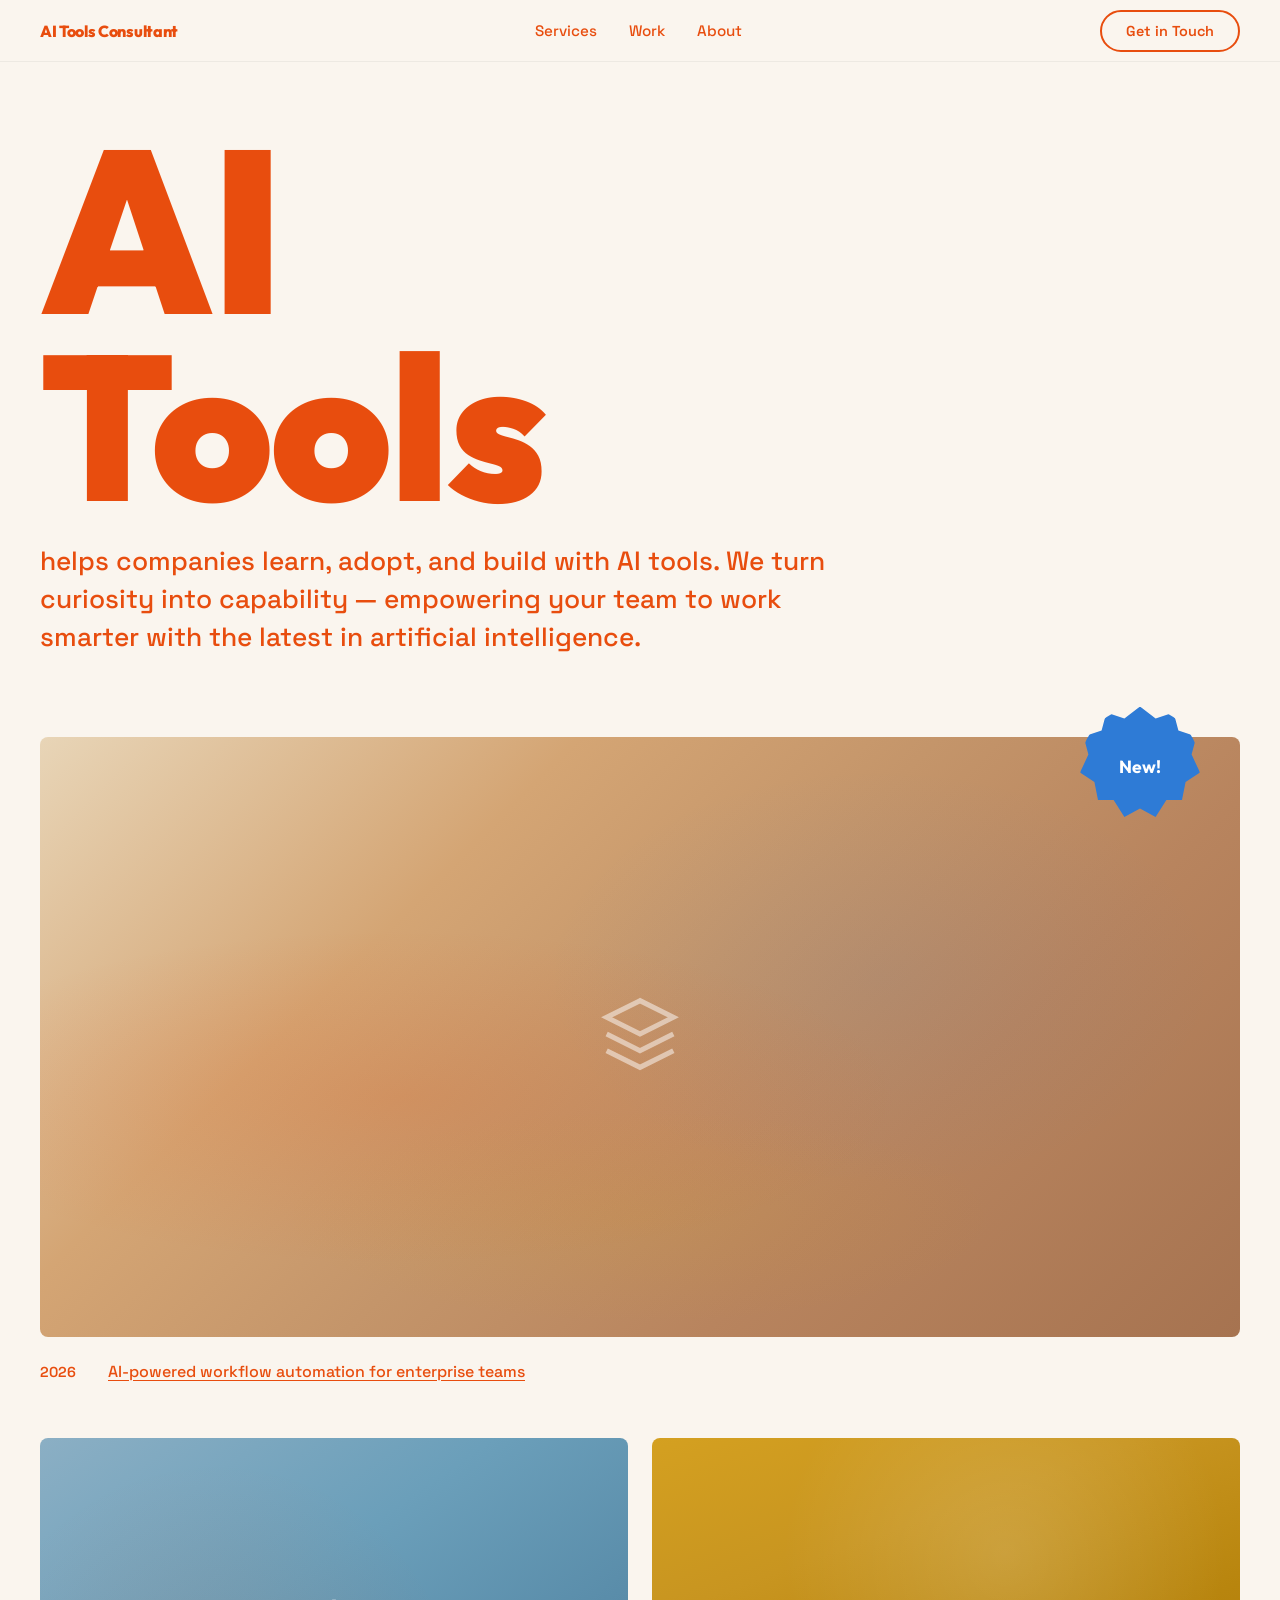
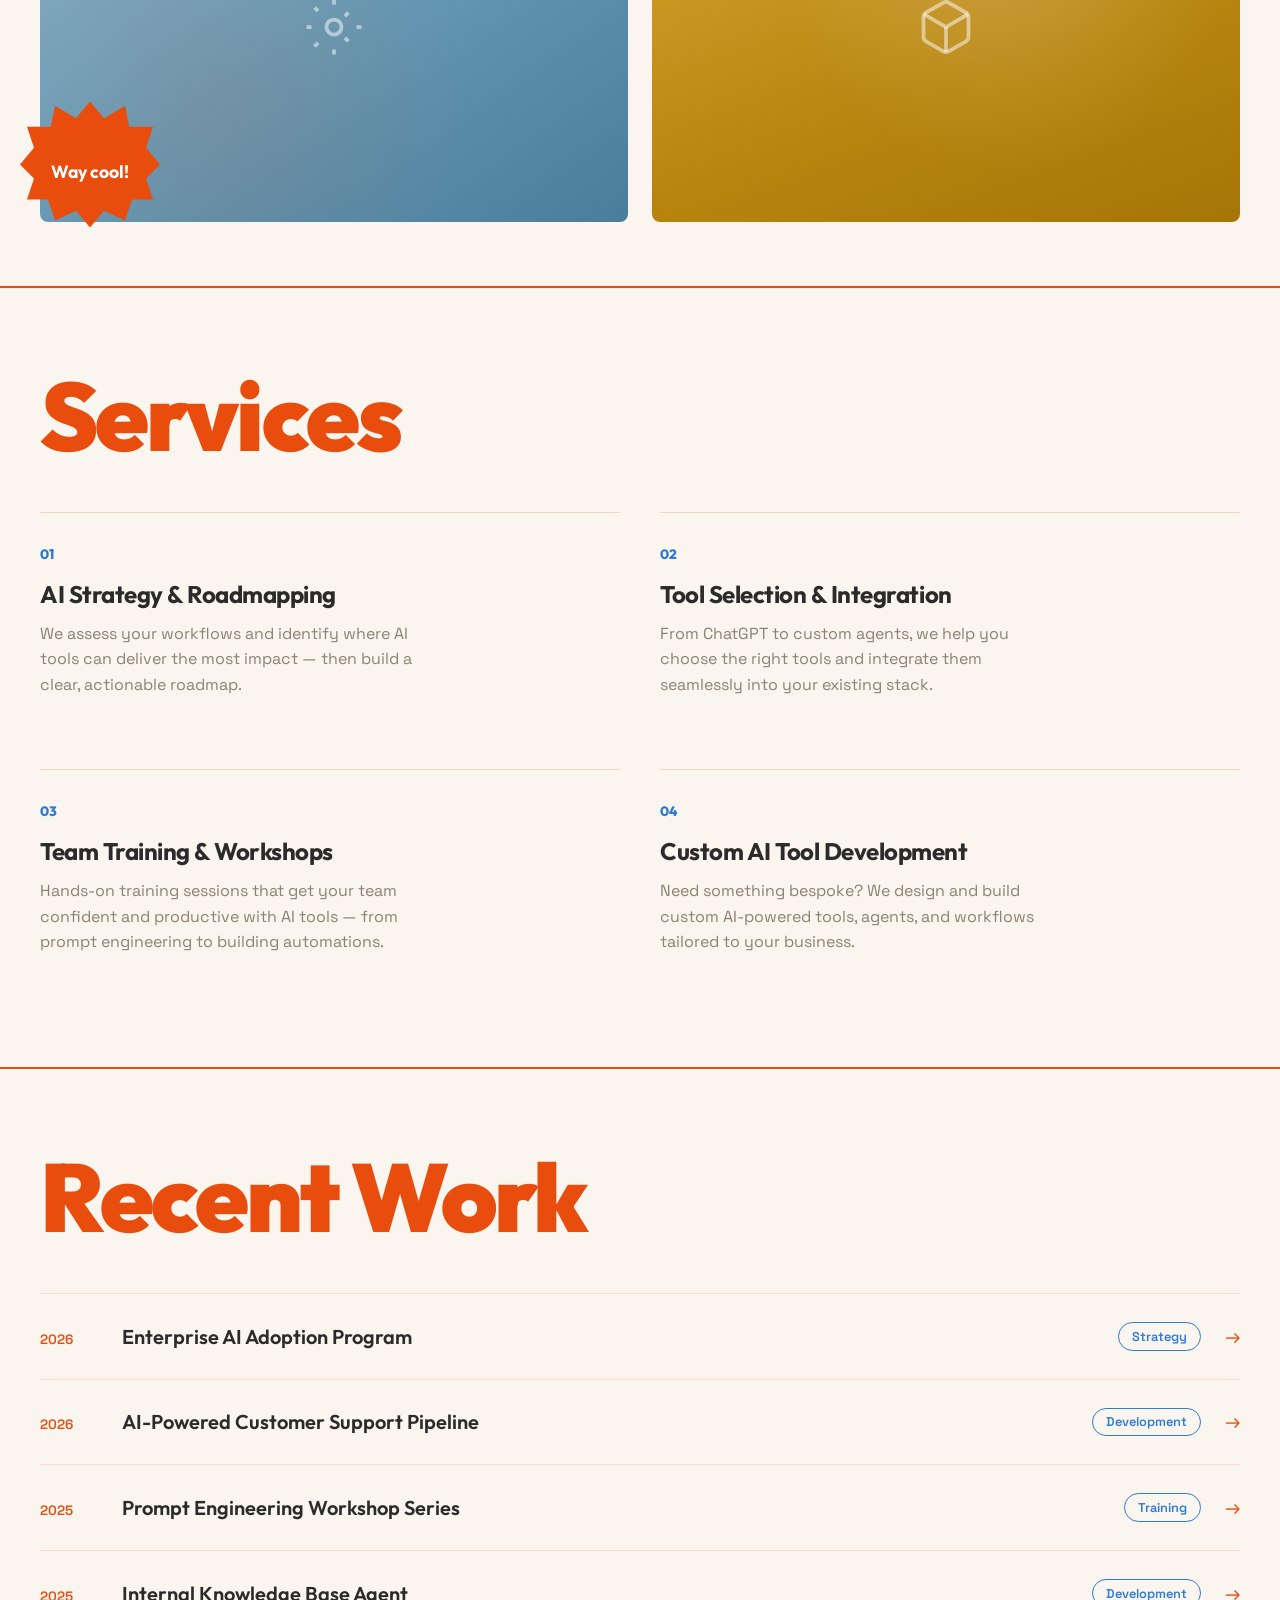
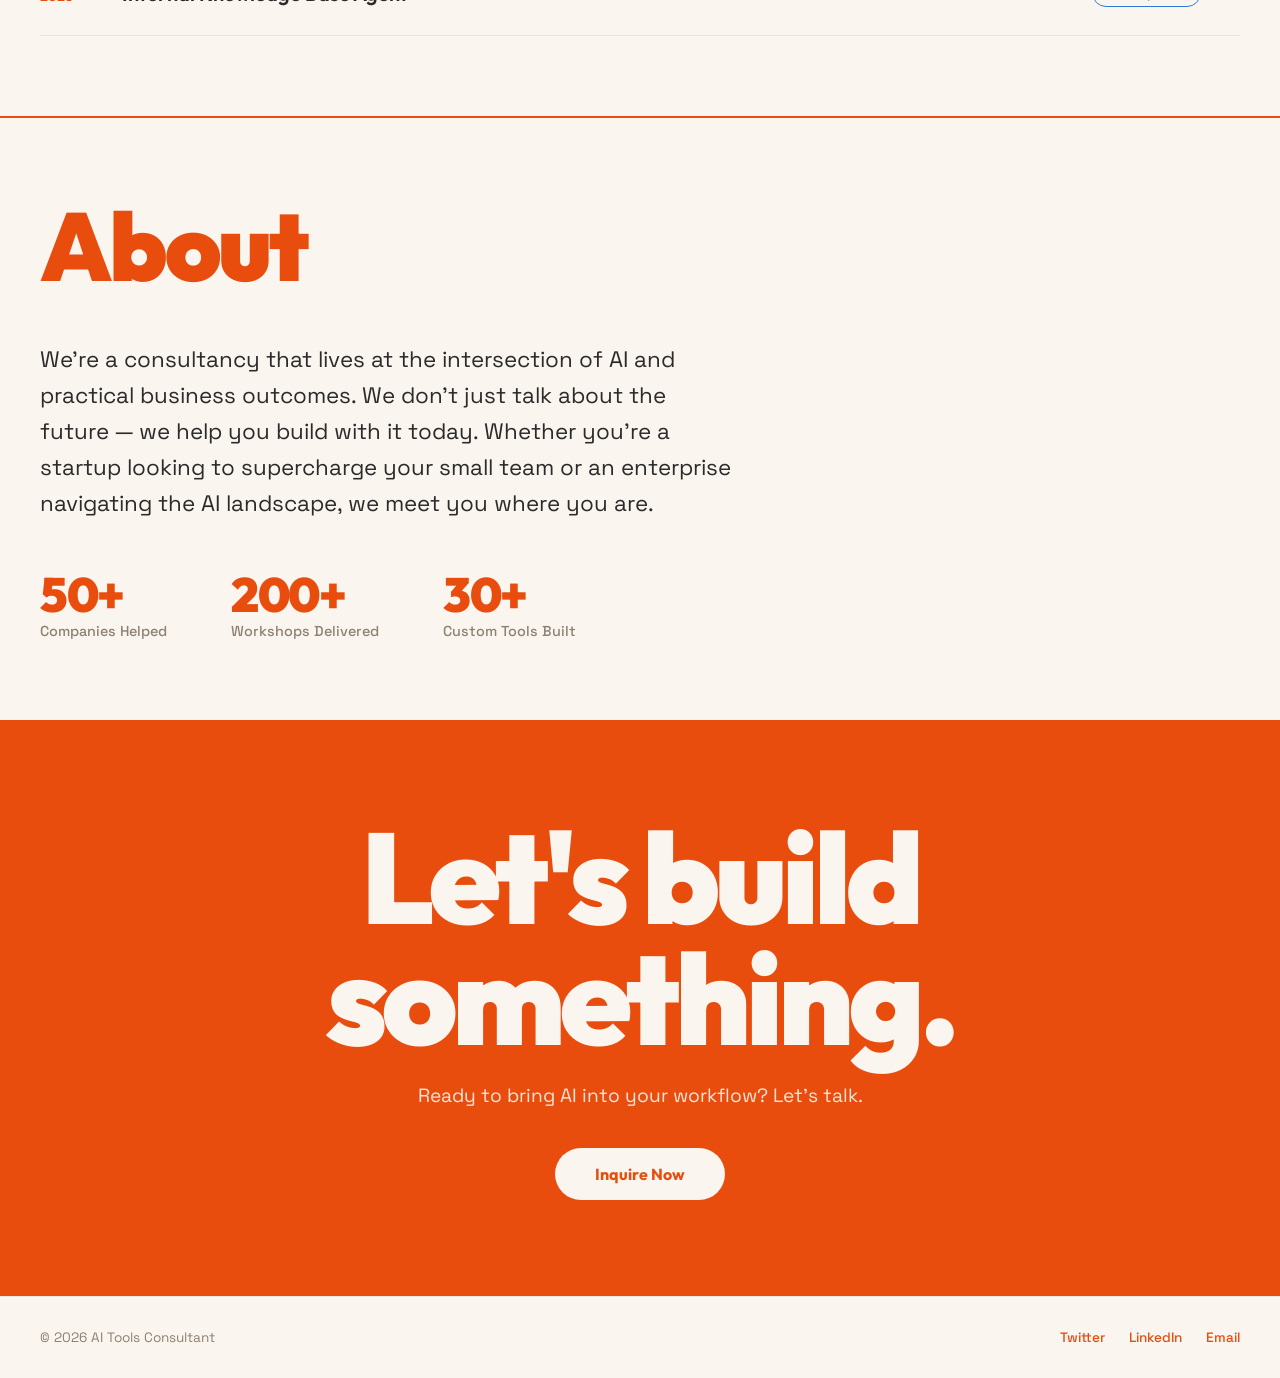
==== index.html @ a5936403 "Add landing page for AI tools consultant Retro-bold design inspired by Condesa with hero, services, " ====
<!DOCTYPE html>
<html lang="en">
<head>
  <meta charset="UTF-8">
  <meta name="viewport" content="width=device-width, initial-scale=1.0">
  <title>AI Tools Consultant</title>
  <link rel="preconnect" href="https://fonts.googleapis.com">
  <link rel="preconnect" href="https://fonts.gstatic.com" crossorigin>
  <link href="https://fonts.googleapis.com/css2?family=Space+Grotesk:wght@400;500;600;700&family=Outfit:wght@400;500;600;700;800;900&display=swap" rel="stylesheet">
  <link rel="stylesheet" href="styles.css">
</head>
<body>

  <!-- Navigation -->
  <nav class="navbar">
    <div class="nav-logo">AI Tools Consultant</div>
    <div class="nav-links">
      <a href="#services">Services</a>
      <a href="#work">Work</a>
      <a href="#about">About</a>
    </div>
    <div class="nav-actions">
      <a href="#contact" class="btn-outline">Get in Touch</a>
    </div>
    <button class="mobile-menu-btn" aria-label="Toggle menu">
      <span></span>
      <span></span>
      <span></span>
    </button>
  </nav>

  <!-- Hero Section -->
  <section class="hero">
    <h1 class="hero-title">
      <span class="title-line">AI</span>
      <span class="title-line">Tools</span>
    </h1>
    <p class="hero-subtitle">
      helps companies learn, adopt, and build with AI tools.
      We turn curiosity into capability — empowering your team
      to work smarter with the latest in artificial intelligence.
    </p>
  </section>

  <!-- Featured Project -->
  <section class="featured">
    <div class="featured-image">
      <div class="image-placeholder hero-img">
        <div class="placeholder-icon">
          <svg width="80" height="80" viewBox="0 0 24 24" fill="none" stroke="currentColor" stroke-width="1.5">
            <path d="M12 2L2 7l10 5 10-5-10-5zM2 17l10 5 10-5M2 12l10 5 10-5"/>
          </svg>
        </div>
      </div>
      <div class="badge badge-blue">
        <span>New!</span>
      </div>
    </div>
    <div class="featured-meta">
      <span class="meta-year">2026</span>
      <a href="#" class="meta-link">AI-powered workflow automation for enterprise teams</a>
    </div>
  </section>

  <!-- Two-Column Projects -->
  <section class="projects-grid">
    <div class="project-card">
      <div class="badge badge-orange badge-flower">
        <span>Way cool!</span>
      </div>
      <div class="image-placeholder project-img-1">
        <div class="placeholder-icon">
          <svg width="60" height="60" viewBox="0 0 24 24" fill="none" stroke="currentColor" stroke-width="1.5">
            <circle cx="12" cy="12" r="3"/>
            <path d="M12 1v2M12 21v2M4.22 4.22l1.42 1.42M16.36 16.36l1.42 1.42M1 12h2M21 12h2M4.22 19.78l1.42-1.42M16.36 7.64l1.42-1.42"/>
          </svg>
        </div>
      </div>
    </div>
    <div class="project-card">
      <div class="image-placeholder project-img-2">
        <div class="placeholder-icon">
          <svg width="60" height="60" viewBox="0 0 24 24" fill="none" stroke="currentColor" stroke-width="1.5">
            <path d="M21 16V8a2 2 0 0 0-1-1.73l-7-4a2 2 0 0 0-2 0l-7 4A2 2 0 0 0 3 8v8a2 2 0 0 0 1 1.73l7 4a2 2 0 0 0 2 0l7-4A2 2 0 0 0 21 16z"/>
            <polyline points="3.27 6.96 12 12.01 20.73 6.96"/>
            <line x1="12" y1="22.08" x2="12" y2="12"/>
          </svg>
        </div>
      </div>
    </div>
  </section>

  <!-- Services Section -->
  <section class="services" id="services">
    <h2 class="section-title">Services</h2>
    <div class="services-grid">
      <div class="service-card">
        <div class="service-number">01</div>
        <h3>AI Strategy &amp; Roadmapping</h3>
        <p>We assess your workflows and identify where AI tools can deliver the most impact — then build a clear, actionable roadmap.</p>
      </div>
      <div class="service-card">
        <div class="service-number">02</div>
        <h3>Tool Selection &amp; Integration</h3>
        <p>From ChatGPT to custom agents, we help you choose the right tools and integrate them seamlessly into your existing stack.</p>
      </div>
      <div class="service-card">
        <div class="service-number">03</div>
        <h3>Team Training &amp; Workshops</h3>
        <p>Hands-on training sessions that get your team confident and productive with AI tools — from prompt engineering to building automations.</p>
      </div>
      <div class="service-card">
        <div class="service-number">04</div>
        <h3>Custom AI Tool Development</h3>
        <p>Need something bespoke? We design and build custom AI-powered tools, agents, and workflows tailored to your business.</p>
      </div>
    </div>
  </section>

  <!-- Work / Case Studies -->
  <section class="work" id="work">
    <h2 class="section-title">Recent Work</h2>
    <div class="work-list">
      <a href="#" class="work-item">
        <div class="work-item-left">
          <span class="work-year">2026</span>
          <span class="work-name">Enterprise AI Adoption Program</span>
        </div>
        <div class="work-item-right">
          <span class="work-tag">Strategy</span>
          <span class="work-arrow">&rarr;</span>
        </div>
      </a>
      <a href="#" class="work-item">
        <div class="work-item-left">
          <span class="work-year">2026</span>
          <span class="work-name">AI-Powered Customer Support Pipeline</span>
        </div>
        <div class="work-item-right">
          <span class="work-tag">Development</span>
          <span class="work-arrow">&rarr;</span>
        </div>
      </a>
      <a href="#" class="work-item">
        <div class="work-item-left">
          <span class="work-year">2025</span>
          <span class="work-name">Prompt Engineering Workshop Series</span>
        </div>
        <div class="work-item-right">
          <span class="work-tag">Training</span>
          <span class="work-arrow">&rarr;</span>
        </div>
      </a>
      <a href="#" class="work-item">
        <div class="work-item-left">
          <span class="work-year">2025</span>
          <span class="work-name">Internal Knowledge Base Agent</span>
        </div>
        <div class="work-item-right">
          <span class="work-tag">Development</span>
          <span class="work-arrow">&rarr;</span>
        </div>
      </a>
    </div>
  </section>

  <!-- About Section -->
  <section class="about" id="about">
    <div class="about-content">
      <h2 class="section-title">About</h2>
      <p class="about-text">
        We're a consultancy that lives at the intersection of AI and practical business outcomes.
        We don't just talk about the future — we help you build with it today. Whether you're a
        startup looking to supercharge your small team or an enterprise navigating the AI landscape,
        we meet you where you are.
      </p>
      <div class="about-stats">
        <div class="stat">
          <span class="stat-number">50+</span>
          <span class="stat-label">Companies Helped</span>
        </div>
        <div class="stat">
          <span class="stat-number">200+</span>
          <span class="stat-label">Workshops Delivered</span>
        </div>
        <div class="stat">
          <span class="stat-number">30+</span>
          <span class="stat-label">Custom Tools Built</span>
        </div>
      </div>
    </div>
  </section>

  <!-- Contact / CTA -->
  <section class="contact" id="contact">
    <h2 class="contact-title">Let's build<br>something.</h2>
    <p class="contact-subtitle">Ready to bring AI into your workflow? Let's talk.</p>
    <a href="mailto:hello@aitoolsconsultant.com" class="btn-primary">Inquire Now</a>
  </section>

  <!-- Footer -->
  <footer class="footer">
    <div class="footer-left">
      <span>&copy; 2026 AI Tools Consultant</span>
    </div>
    <div class="footer-right">
      <a href="#">Twitter</a>
      <a href="#">LinkedIn</a>
      <a href="#">Email</a>
    </div>
  </footer>

  <script src="script.js"></script>
</body>
</html>
---- styles.css ----
/* ============================================
   AI Tools Consultant — Landing Page Styles
   Inspired by Condesa's bold retro aesthetic
   ============================================ */

:root {
  --cream: #FAF5EE;
  --orange: #E84D0E;
  --orange-dark: #C93D06;
  --blue: #2E7BD6;
  --blue-dark: #1E5AA0;
  --charcoal: #2B2B2B;
  --warm-gray: #8C8172;
  --mustard: #D4A020;
  --font-display: 'Outfit', sans-serif;
  --font-body: 'Space Grotesk', sans-serif;
}

* {
  margin: 0;
  padding: 0;
  box-sizing: border-box;
}

html {
  scroll-behavior: smooth;
}

body {
  font-family: var(--font-body);
  background-color: var(--cream);
  color: var(--charcoal);
  overflow-x: hidden;
}

a {
  text-decoration: none;
  color: inherit;
}

/* ---- Navigation ---- */
.navbar {
  display: flex;
  align-items: center;
  justify-content: space-between;
  padding: 1.25rem 2.5rem;
  position: sticky;
  top: 0;
  background: var(--cream);
  z-index: 100;
  border-bottom: 1px solid rgba(0,0,0,0.05);
}

.nav-logo {
  font-family: var(--font-display);
  font-weight: 800;
  font-size: 1rem;
  color: var(--orange);
  letter-spacing: -0.02em;
}

.nav-links {
  display: flex;
  gap: 2rem;
}

.nav-links a {
  font-size: 0.95rem;
  font-weight: 500;
  color: var(--orange);
  transition: opacity 0.2s;
}

.nav-links a:hover {
  opacity: 0.7;
}

.btn-outline {
  font-size: 0.9rem;
  font-weight: 600;
  padding: 0.6rem 1.5rem;
  border: 2px solid var(--orange);
  border-radius: 50px;
  color: var(--orange);
  transition: all 0.2s;
}

.btn-outline:hover {
  background: var(--orange);
  color: var(--cream);
}

.mobile-menu-btn {
  display: none;
  flex-direction: column;
  gap: 5px;
  background: none;
  border: none;
  cursor: pointer;
}

.mobile-menu-btn span {
  display: block;
  width: 24px;
  height: 2px;
  background: var(--orange);
  border-radius: 2px;
}

/* ---- Hero ---- */
.hero {
  padding: 4rem 2.5rem 2rem;
}

.hero-title {
  font-family: var(--font-display);
  font-weight: 900;
  line-height: 0.9;
  letter-spacing: -0.04em;
  color: var(--orange);
  margin-bottom: 1.5rem;
}

.title-line {
  display: block;
}

.hero-title .title-line:first-child {
  font-size: clamp(6rem, 18vw, 16rem);
}

.hero-title .title-line:last-child {
  font-size: clamp(5rem, 16vw, 14rem);
}

.hero-subtitle {
  font-size: clamp(1.1rem, 2.5vw, 1.65rem);
  line-height: 1.45;
  color: var(--orange);
  max-width: 800px;
  font-weight: 500;
}

/* ---- Featured ---- */
.featured {
  padding: 3rem 2.5rem 1rem;
  position: relative;
}

.featured-image {
  position: relative;
  border-radius: 8px;
  overflow: visible;
}

.image-placeholder {
  border-radius: 8px;
  display: flex;
  align-items: center;
  justify-content: center;
  position: relative;
  overflow: hidden;
}

.hero-img {
  width: 100%;
  height: clamp(300px, 50vw, 600px);
  background: linear-gradient(135deg, #E8D5B7 0%, #D4A574 30%, #C4956A 50%, #B8845E 70%, #A67350 100%);
}

.hero-img::before {
  content: '';
  position: absolute;
  inset: 0;
  background:
    radial-gradient(ellipse 60% 40% at 30% 60%, rgba(232, 77, 14, 0.15) 0%, transparent 70%),
    radial-gradient(ellipse 40% 50% at 70% 40%, rgba(46, 123, 214, 0.08) 0%, transparent 70%),
    radial-gradient(ellipse 50% 30% at 50% 80%, rgba(212, 160, 32, 0.12) 0%, transparent 60%);
}

.placeholder-icon {
  color: rgba(255,255,255,0.5);
  z-index: 1;
}

/* Badges */
.badge {
  position: absolute;
  width: 120px;
  height: 120px;
  display: flex;
  align-items: center;
  justify-content: center;
  z-index: 2;
}

.badge span {
  font-family: var(--font-display);
  font-weight: 700;
  font-size: 1.1rem;
  color: white;
  z-index: 2;
  position: relative;
}

.badge-blue {
  top: -30px;
  right: 40px;
}

.badge-blue::before {
  content: '';
  position: absolute;
  inset: 0;
  background: var(--blue);
  border-radius: 50%;
  clip-path: polygon(
    50% 0%, 63% 10%, 78% 5%, 82% 20%, 97% 25%, 93% 40%,
    100% 55%, 88% 63%, 85% 78%, 72% 78%, 63% 92%, 50% 85%,
    37% 92%, 28% 78%, 15% 78%, 12% 63%, 0% 55%, 7% 40%,
    3% 25%, 18% 20%, 22% 5%, 37% 10%
  );
}

.badge-orange {
  position: relative;
  top: auto;
  right: auto;
}

.badge-flower {
  width: 140px;
  height: 140px;
  position: absolute;
  bottom: -20px;
  left: -20px;
}

.badge-flower::before {
  content: '';
  position: absolute;
  inset: 0;
  background: var(--orange);
  clip-path: polygon(
    50% 0%, 60% 12%, 75% 3%, 78% 18%, 95% 18%, 90% 33%,
    100% 45%, 90% 55%, 95% 70%, 80% 70%, 75% 85%, 60% 78%,
    50% 90%, 40% 78%, 25% 85%, 20% 70%, 5% 70%, 10% 55%,
    0% 45%, 10% 33%, 5% 18%, 22% 18%, 25% 3%, 40% 12%
  );
}

.featured-meta {
  display: flex;
  align-items: baseline;
  gap: 2rem;
  padding: 1.5rem 0;
}

.meta-year {
  font-size: 0.9rem;
  font-weight: 600;
  color: var(--orange);
}

.meta-link {
  font-size: 1rem;
  color: var(--orange);
  text-decoration: underline;
  text-underline-offset: 3px;
  font-weight: 500;
  transition: opacity 0.2s;
}

.meta-link:hover {
  opacity: 0.7;
}

/* ---- Projects Grid ---- */
.projects-grid {
  display: grid;
  grid-template-columns: 1fr 1fr;
  gap: 1.5rem;
  padding: 1rem 2.5rem 4rem;
}

.project-card {
  position: relative;
  border-radius: 8px;
  overflow: visible;
}

.project-img-1 {
  width: 100%;
  height: clamp(250px, 30vw, 400px);
  background: linear-gradient(145deg, #8BAFC4 0%, #6B9FBA 40%, #5A8DAA 70%, #4A7D9A 100%);
}

.project-img-1::before {
  content: '';
  position: absolute;
  inset: 0;
  background: radial-gradient(circle at 30% 70%, rgba(232, 77, 14, 0.1) 0%, transparent 50%);
}

.project-img-2 {
  width: 100%;
  height: clamp(250px, 30vw, 400px);
  background: linear-gradient(160deg, #D4A020 0%, #C89520 30%, #B8850E 60%, #A67508 100%);
}

.project-img-2::before {
  content: '';
  position: absolute;
  inset: 0;
  background: radial-gradient(circle at 60% 30%, rgba(255,255,255,0.15) 0%, transparent 50%);
}

/* ---- Services ---- */
.services {
  padding: 5rem 2.5rem;
  border-top: 2px solid var(--orange);
}

.section-title {
  font-family: var(--font-display);
  font-weight: 900;
  font-size: clamp(3rem, 8vw, 6rem);
  color: var(--orange);
  letter-spacing: -0.03em;
  margin-bottom: 3rem;
  line-height: 1;
}

.services-grid {
  display: grid;
  grid-template-columns: repeat(2, 1fr);
  gap: 2.5rem;
}

.service-card {
  padding: 2rem 0;
  border-top: 1px solid rgba(232, 77, 14, 0.2);
}

.service-number {
  font-family: var(--font-display);
  font-weight: 800;
  font-size: 0.85rem;
  color: var(--blue);
  margin-bottom: 1rem;
}

.service-card h3 {
  font-family: var(--font-display);
  font-weight: 700;
  font-size: 1.5rem;
  color: var(--charcoal);
  margin-bottom: 0.75rem;
  letter-spacing: -0.02em;
}

.service-card p {
  font-size: 1rem;
  line-height: 1.6;
  color: var(--warm-gray);
  max-width: 400px;
}

/* ---- Work ---- */
.work {
  padding: 5rem 2.5rem;
  border-top: 2px solid var(--orange);
}

.work-list {
  display: flex;
  flex-direction: column;
}

.work-item {
  display: flex;
  align-items: center;
  justify-content: space-between;
  padding: 1.75rem 0;
  border-bottom: 1px solid rgba(232, 77, 14, 0.15);
  transition: all 0.2s;
}

.work-item:first-child {
  border-top: 1px solid rgba(232, 77, 14, 0.15);
}

.work-item:hover {
  padding-left: 1rem;
}

.work-item-left {
  display: flex;
  align-items: baseline;
  gap: 2rem;
}

.work-year {
  font-size: 0.85rem;
  font-weight: 600;
  color: var(--orange);
  min-width: 50px;
}

.work-name {
  font-family: var(--font-display);
  font-size: 1.25rem;
  font-weight: 600;
  color: var(--charcoal);
}

.work-item-right {
  display: flex;
  align-items: center;
  gap: 1.5rem;
}

.work-tag {
  font-size: 0.8rem;
  font-weight: 600;
  color: var(--blue);
  padding: 0.3rem 0.8rem;
  border: 1px solid var(--blue);
  border-radius: 50px;
}

.work-arrow {
  font-size: 1.2rem;
  color: var(--orange);
  transition: transform 0.2s;
}

.work-item:hover .work-arrow {
  transform: translateX(4px);
}

/* ---- About ---- */
.about {
  padding: 5rem 2.5rem;
  border-top: 2px solid var(--orange);
}

.about-text {
  font-size: clamp(1.1rem, 2vw, 1.4rem);
  line-height: 1.6;
  color: var(--charcoal);
  max-width: 700px;
  margin-bottom: 3rem;
}

.about-stats {
  display: flex;
  gap: 4rem;
}

.stat {
  display: flex;
  flex-direction: column;
  gap: 0.25rem;
}

.stat-number {
  font-family: var(--font-display);
  font-weight: 900;
  font-size: 3rem;
  color: var(--orange);
  letter-spacing: -0.03em;
  line-height: 1;
}

.stat-label {
  font-size: 0.9rem;
  color: var(--warm-gray);
  font-weight: 500;
}

/* ---- Contact / CTA ---- */
.contact {
  padding: 6rem 2.5rem;
  text-align: center;
  background: var(--orange);
  color: var(--cream);
}

.contact-title {
  font-family: var(--font-display);
  font-weight: 900;
  font-size: clamp(3.5rem, 10vw, 8rem);
  line-height: 0.95;
  letter-spacing: -0.04em;
  margin-bottom: 1.5rem;
}

.contact-subtitle {
  font-size: 1.2rem;
  margin-bottom: 2.5rem;
  opacity: 0.9;
}

.btn-primary {
  display: inline-block;
  font-family: var(--font-display);
  font-size: 1rem;
  font-weight: 700;
  padding: 1rem 2.5rem;
  background: var(--cream);
  color: var(--orange);
  border-radius: 50px;
  transition: all 0.2s;
}

.btn-primary:hover {
  transform: translateY(-2px);
  box-shadow: 0 8px 25px rgba(0,0,0,0.15);
}

/* ---- Footer ---- */
.footer {
  display: flex;
  justify-content: space-between;
  align-items: center;
  padding: 2rem 2.5rem;
  font-size: 0.85rem;
  color: var(--warm-gray);
  border-top: 1px solid rgba(0,0,0,0.05);
}

.footer-right {
  display: flex;
  gap: 1.5rem;
}

.footer-right a {
  color: var(--orange);
  font-weight: 500;
  transition: opacity 0.2s;
}

.footer-right a:hover {
  opacity: 0.7;
}

/* ---- Responsive ---- */
@media (max-width: 768px) {
  .navbar {
    padding: 1rem 1.5rem;
  }

  .nav-links,
  .nav-actions {
    display: none;
  }

  .mobile-menu-btn {
    display: flex;
  }

  .hero {
    padding: 3rem 1.5rem 1.5rem;
  }

  .featured {
    padding: 2rem 1.5rem 1rem;
  }

  .projects-grid {
    grid-template-columns: 1fr;
    padding: 1rem 1.5rem 3rem;
  }

  .services,
  .work,
  .about {
    padding: 3rem 1.5rem;
  }

  .services-grid {
    grid-template-columns: 1fr;
    gap: 1.5rem;
  }

  .work-item {
    flex-direction: column;
    align-items: flex-start;
    gap: 0.75rem;
  }

  .about-stats {
    flex-direction: column;
    gap: 2rem;
  }

  .contact {
    padding: 4rem 1.5rem;
  }

  .footer {
    flex-direction: column;
    gap: 1rem;
    text-align: center;
    padding: 1.5rem;
  }

  .badge-blue {
    width: 90px;
    height: 90px;
    top: -20px;
    right: 20px;
  }

  .badge-blue span {
    font-size: 0.9rem;
  }

  .badge-flower {
    width: 110px;
    height: 110px;
  }

  .badge-flower span {
    font-size: 0.9rem;
  }
}
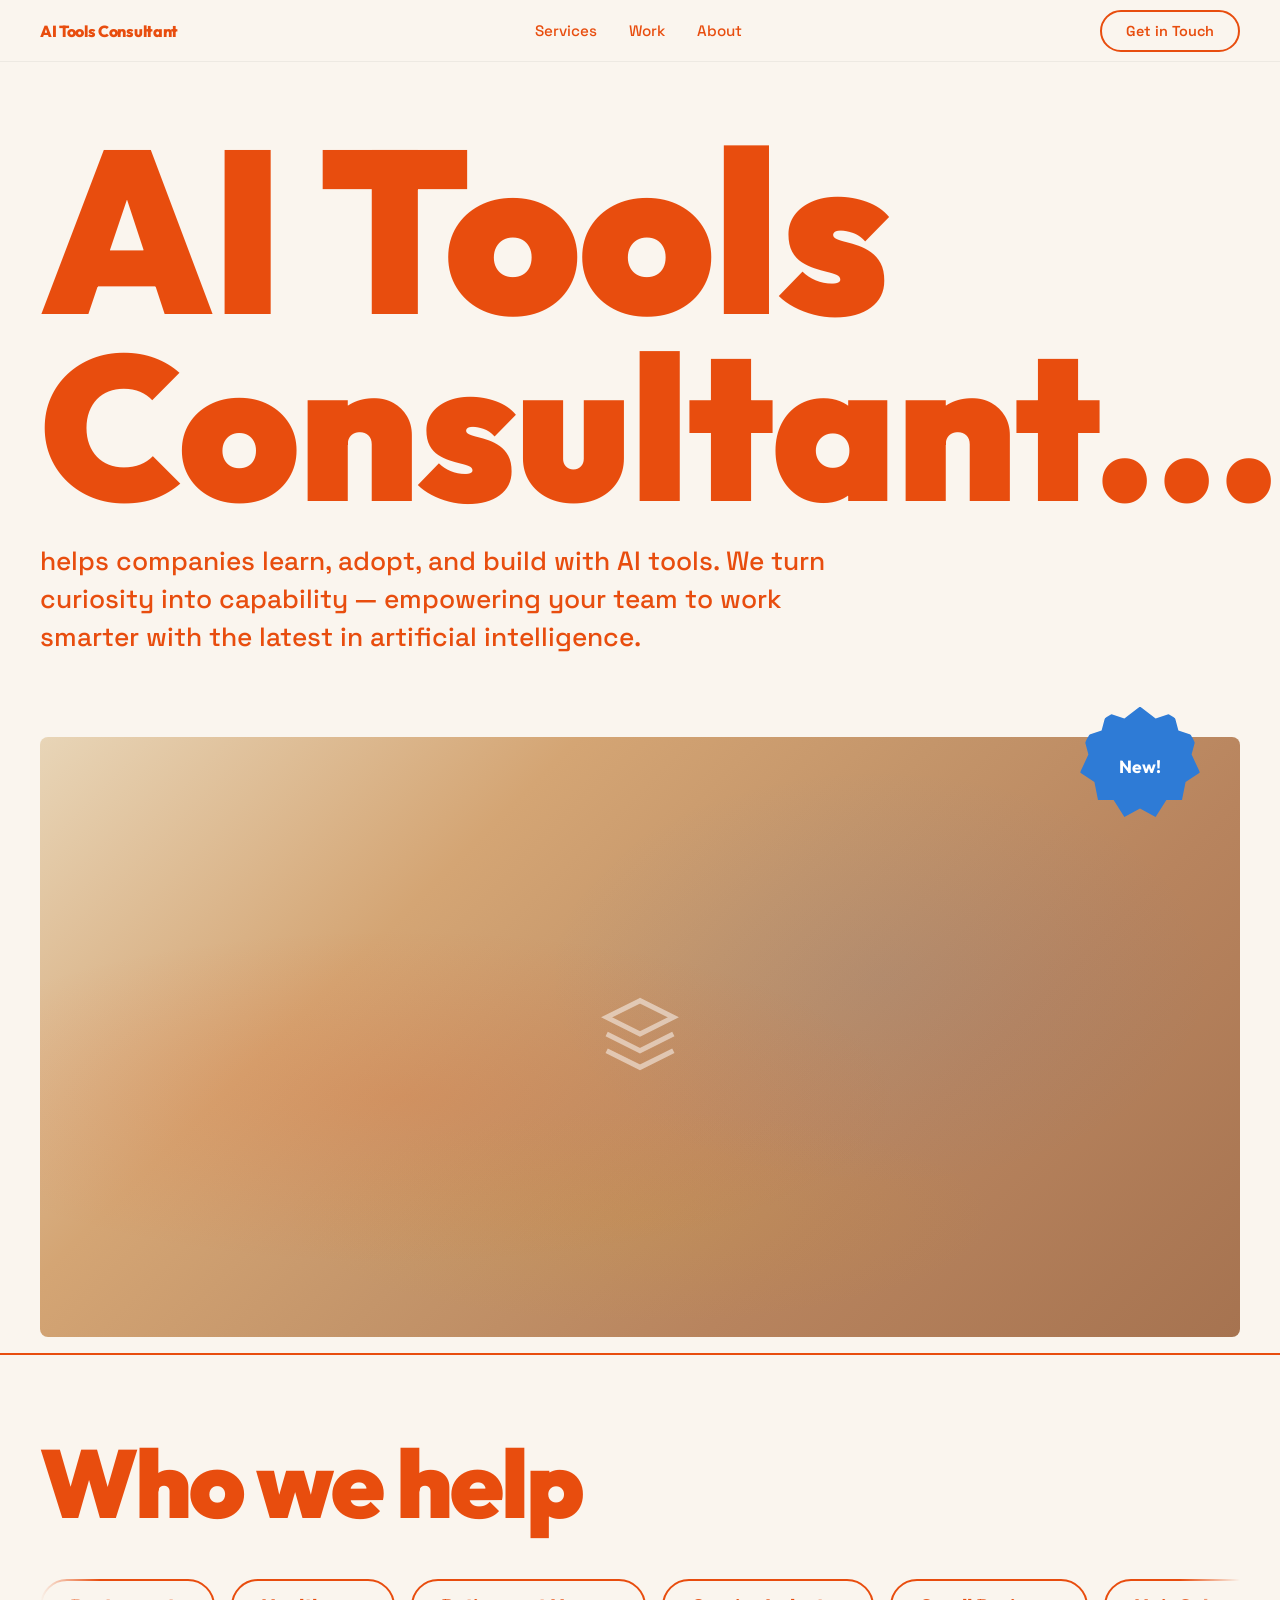
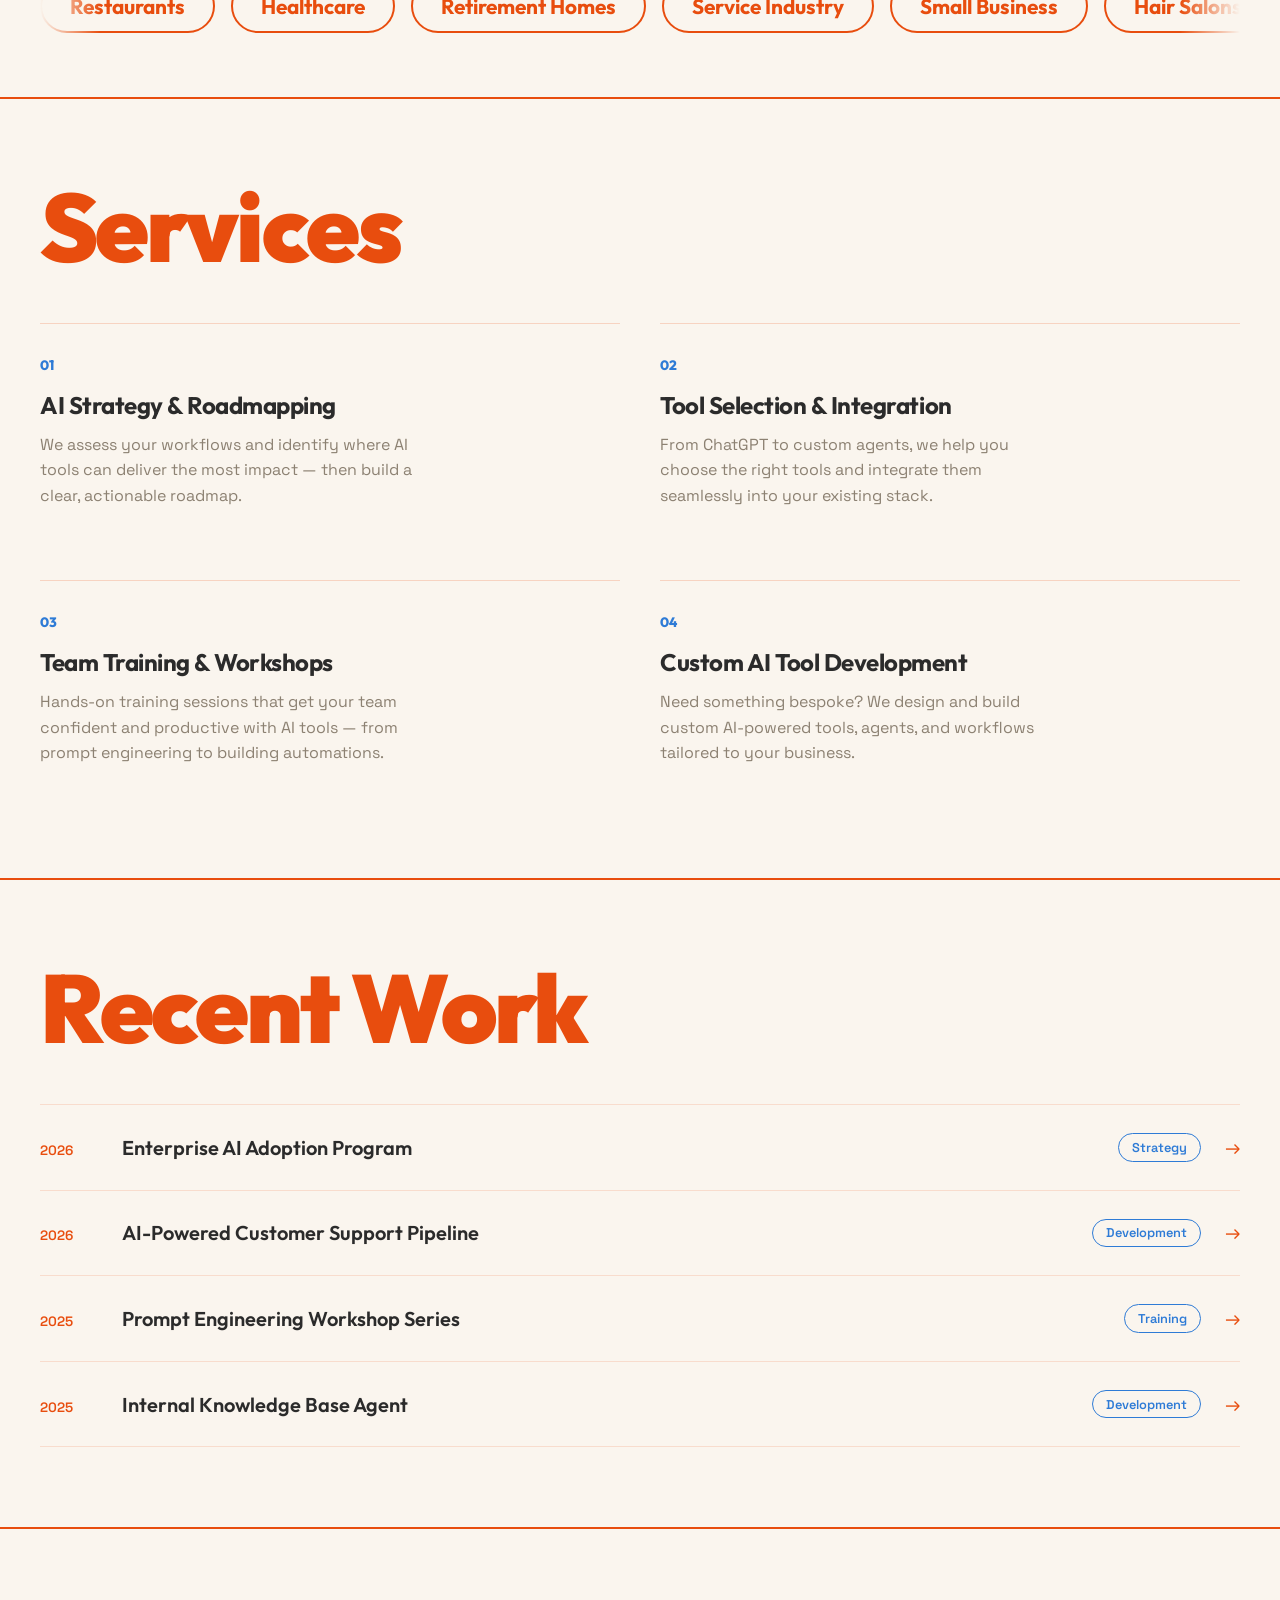
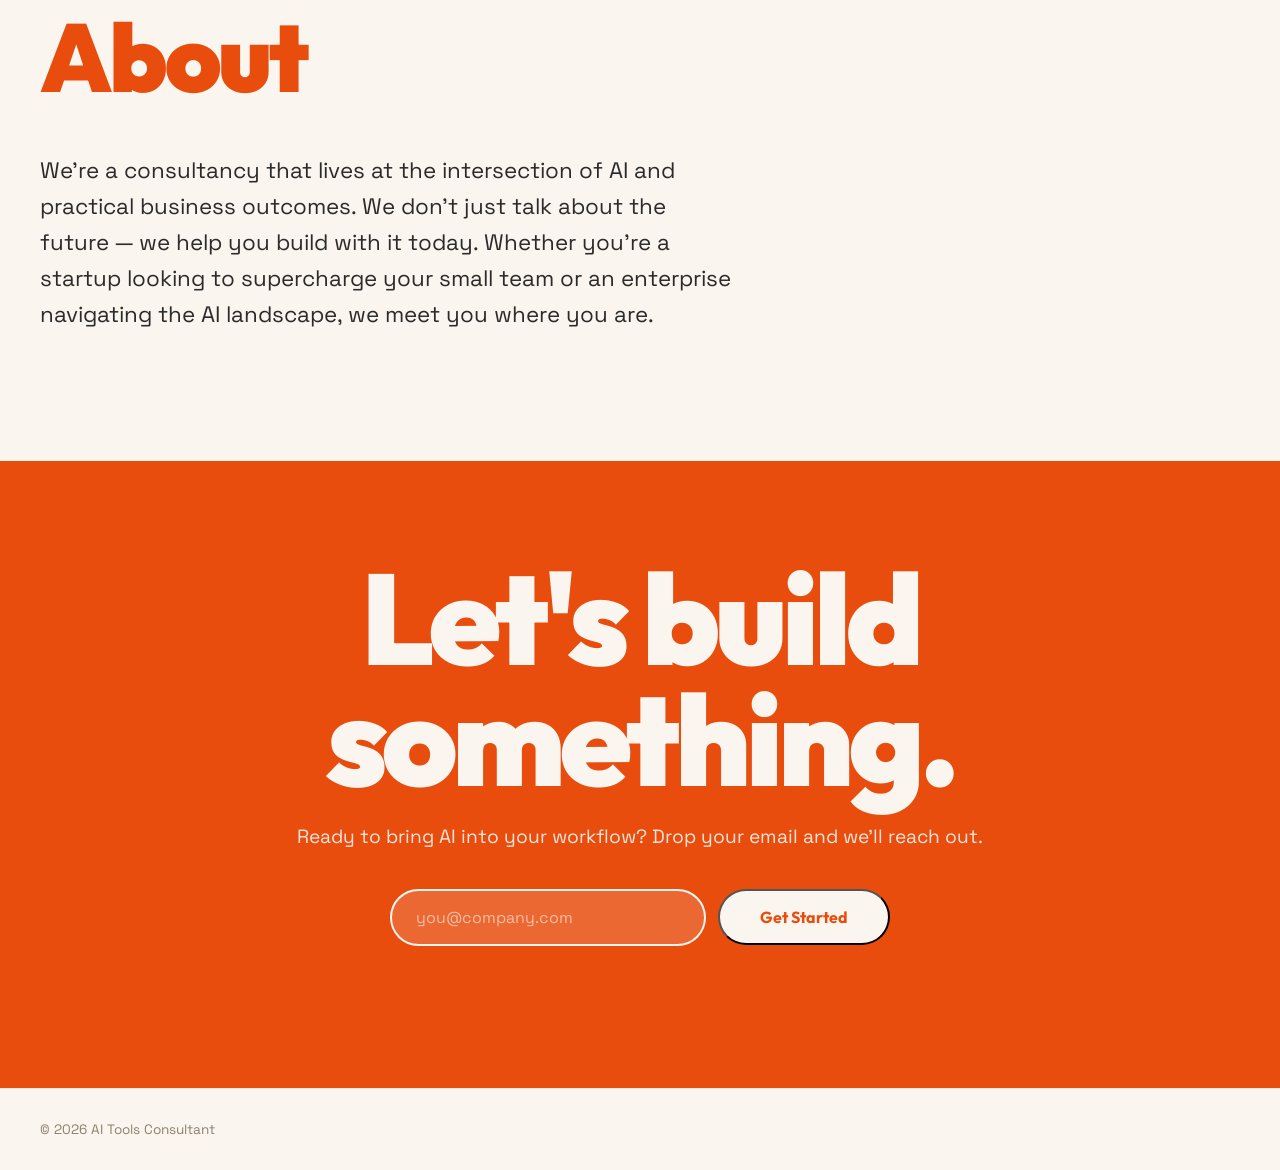
==== commit 198b714c: "Update landing page: new headline, Who We Help section, email form - Change hero headline to "AI Too" ====
--- a/index.html
+++ b/index.html
@@ -32,8 +32,8 @@
   <!-- Hero Section -->
   <section class="hero">
     <h1 class="hero-title">
-      <span class="title-line">AI</span>
-      <span class="title-line">Tools</span>
+      <span class="title-line">AI Tools</span>
+      <span class="title-line">Consultant...</span>
     </h1>
     <p class="hero-subtitle">
       helps companies learn, adopt, and build with AI tools.
@@ -56,36 +56,46 @@
         <span>New!</span>
       </div>
     </div>
-    <div class="featured-meta">
-      <span class="meta-year">2026</span>
-      <a href="#" class="meta-link">AI-powered workflow automation for enterprise teams</a>
-    </div>
-  </section>
-
-  <!-- Two-Column Projects -->
-  <section class="projects-grid">
-    <div class="project-card">
-      <div class="badge badge-orange badge-flower">
-        <span>Way cool!</span>
-      </div>
-      <div class="image-placeholder project-img-1">
-        <div class="placeholder-icon">
-          <svg width="60" height="60" viewBox="0 0 24 24" fill="none" stroke="currentColor" stroke-width="1.5">
-            <circle cx="12" cy="12" r="3"/>
-            <path d="M12 1v2M12 21v2M4.22 4.22l1.42 1.42M16.36 16.36l1.42 1.42M1 12h2M21 12h2M4.22 19.78l1.42-1.42M16.36 7.64l1.42-1.42"/>
-          </svg>
-        </div>
-      </div>
-    </div>
-    <div class="project-card">
-      <div class="image-placeholder project-img-2">
-        <div class="placeholder-icon">
-          <svg width="60" height="60" viewBox="0 0 24 24" fill="none" stroke="currentColor" stroke-width="1.5">
-            <path d="M21 16V8a2 2 0 0 0-1-1.73l-7-4a2 2 0 0 0-2 0l-7 4A2 2 0 0 0 3 8v8a2 2 0 0 0 1 1.73l7 4a2 2 0 0 0 2 0l7-4A2 2 0 0 0 21 16z"/>
-            <polyline points="3.27 6.96 12 12.01 20.73 6.96"/>
-            <line x1="12" y1="22.08" x2="12" y2="12"/>
-          </svg>
-        </div>
+  </section>
+
+  <!-- Who We Help -->
+  <section class="who-we-help">
+    <h2 class="section-title">Who we help</h2>
+    <div class="industries-marquee">
+      <div class="industries-track">
+        <span class="industry-tag">Restaurants</span>
+        <span class="industry-tag">Healthcare</span>
+        <span class="industry-tag">Retirement Homes</span>
+        <span class="industry-tag">Service Industry</span>
+        <span class="industry-tag">Small Business</span>
+        <span class="industry-tag">Hair Salons</span>
+        <span class="industry-tag">Real Estate</span>
+        <span class="industry-tag">Law Firms</span>
+        <span class="industry-tag">Fitness Studios</span>
+        <span class="industry-tag">Auto Shops</span>
+        <span class="industry-tag">Nonprofits</span>
+        <span class="industry-tag">E-Commerce</span>
+        <span class="industry-tag">Education</span>
+        <span class="industry-tag">Dental Offices</span>
+        <span class="industry-tag">Construction</span>
+        <span class="industry-tag">Accounting Firms</span>
+        <!-- Duplicate for seamless loop -->
+        <span class="industry-tag">Restaurants</span>
+        <span class="industry-tag">Healthcare</span>
+        <span class="industry-tag">Retirement Homes</span>
+        <span class="industry-tag">Service Industry</span>
+        <span class="industry-tag">Small Business</span>
+        <span class="industry-tag">Hair Salons</span>
+        <span class="industry-tag">Real Estate</span>
+        <span class="industry-tag">Law Firms</span>
+        <span class="industry-tag">Fitness Studios</span>
+        <span class="industry-tag">Auto Shops</span>
+        <span class="industry-tag">Nonprofits</span>
+        <span class="industry-tag">E-Commerce</span>
+        <span class="industry-tag">Education</span>
+        <span class="industry-tag">Dental Offices</span>
+        <span class="industry-tag">Construction</span>
+        <span class="industry-tag">Accounting Firms</span>
       </div>
     </div>
   </section>
@@ -174,28 +184,18 @@
         startup looking to supercharge your small team or an enterprise navigating the AI landscape,
         we meet you where you are.
       </p>
-      <div class="about-stats">
-        <div class="stat">
-          <span class="stat-number">50+</span>
-          <span class="stat-label">Companies Helped</span>
-        </div>
-        <div class="stat">
-          <span class="stat-number">200+</span>
-          <span class="stat-label">Workshops Delivered</span>
-        </div>
-        <div class="stat">
-          <span class="stat-number">30+</span>
-          <span class="stat-label">Custom Tools Built</span>
-        </div>
-      </div>
     </div>
   </section>
 
   <!-- Contact / CTA -->
   <section class="contact" id="contact">
     <h2 class="contact-title">Let's build<br>something.</h2>
-    <p class="contact-subtitle">Ready to bring AI into your workflow? Let's talk.</p>
-    <a href="mailto:hello@aitoolsconsultant.com" class="btn-primary">Inquire Now</a>
+    <p class="contact-subtitle">Ready to bring AI into your workflow? Drop your email and we'll reach out.</p>
+    <form class="email-form" id="email-form">
+      <input type="email" class="email-input" id="email-input" placeholder="you@company.com" required>
+      <button type="submit" class="btn-primary">Get Started</button>
+    </form>
+    <p class="form-success" id="form-success">Thanks! We'll be in touch soon.</p>
   </section>
 
   <!-- Footer -->
@@ -203,11 +203,6 @@
     <div class="footer-left">
       <span>&copy; 2026 AI Tools Consultant</span>
     </div>
-    <div class="footer-right">
-      <a href="#">Twitter</a>
-      <a href="#">LinkedIn</a>
-      <a href="#">Email</a>
-    </div>
   </footer>
 
   <script src="script.js"></script>
--- a/styles.css
+++ b/styles.css
@@ -275,44 +275,48 @@
   opacity: 0.7;
 }
 
-/* ---- Projects Grid ---- */
-.projects-grid {
-  display: grid;
-  grid-template-columns: 1fr 1fr;
-  gap: 1.5rem;
-  padding: 1rem 2.5rem 4rem;
-}
-
-.project-card {
-  position: relative;
-  border-radius: 8px;
-  overflow: visible;
-}
-
-.project-img-1 {
+/* ---- Who We Help ---- */
+.who-we-help {
+  padding: 5rem 2.5rem 4rem;
+  border-top: 2px solid var(--orange);
+  overflow: hidden;
+}
+
+.industries-marquee {
+  overflow: hidden;
   width: 100%;
-  height: clamp(250px, 30vw, 400px);
-  background: linear-gradient(145deg, #8BAFC4 0%, #6B9FBA 40%, #5A8DAA 70%, #4A7D9A 100%);
-}
-
-.project-img-1::before {
-  content: '';
-  position: absolute;
-  inset: 0;
-  background: radial-gradient(circle at 30% 70%, rgba(232, 77, 14, 0.1) 0%, transparent 50%);
-}
-
-.project-img-2 {
-  width: 100%;
-  height: clamp(250px, 30vw, 400px);
-  background: linear-gradient(160deg, #D4A020 0%, #C89520 30%, #B8850E 60%, #A67508 100%);
-}
-
-.project-img-2::before {
-  content: '';
-  position: absolute;
-  inset: 0;
-  background: radial-gradient(circle at 60% 30%, rgba(255,255,255,0.15) 0%, transparent 50%);
+  mask-image: linear-gradient(to right, transparent, black 5%, black 95%, transparent);
+  -webkit-mask-image: linear-gradient(to right, transparent, black 5%, black 95%, transparent);
+}
+
+.industries-track {
+  display: flex;
+  gap: 1rem;
+  width: max-content;
+  animation: marquee 30s linear infinite;
+}
+
+.industry-tag {
+  flex-shrink: 0;
+  font-family: var(--font-display);
+  font-weight: 700;
+  font-size: clamp(1rem, 2vw, 1.3rem);
+  padding: 0.75rem 1.75rem;
+  border: 2px solid var(--orange);
+  border-radius: 50px;
+  color: var(--orange);
+  white-space: nowrap;
+  transition: all 0.3s;
+}
+
+.industry-tag:hover {
+  background: var(--orange);
+  color: var(--cream);
+}
+
+@keyframes marquee {
+  0% { transform: translateX(0); }
+  100% { transform: translateX(-50%); }
 }
 
 /* ---- Services ---- */
@@ -453,31 +457,6 @@
   margin-bottom: 3rem;
 }
 
-.about-stats {
-  display: flex;
-  gap: 4rem;
-}
-
-.stat {
-  display: flex;
-  flex-direction: column;
-  gap: 0.25rem;
-}
-
-.stat-number {
-  font-family: var(--font-display);
-  font-weight: 900;
-  font-size: 3rem;
-  color: var(--orange);
-  letter-spacing: -0.03em;
-  line-height: 1;
-}
-
-.stat-label {
-  font-size: 0.9rem;
-  color: var(--warm-gray);
-  font-weight: 500;
-}
 
 /* ---- Contact / CTA ---- */
 .contact {
@@ -519,6 +498,52 @@
   box-shadow: 0 8px 25px rgba(0,0,0,0.15);
 }
 
+/* Email Form */
+.email-form {
+  display: flex;
+  gap: 0.75rem;
+  justify-content: center;
+  align-items: center;
+  flex-wrap: wrap;
+  max-width: 500px;
+  margin: 0 auto;
+}
+
+.email-input {
+  flex: 1;
+  min-width: 220px;
+  padding: 1rem 1.5rem;
+  border: 2px solid var(--cream);
+  border-radius: 50px;
+  background: rgba(255,255,255,0.15);
+  color: var(--cream);
+  font-family: var(--font-body);
+  font-size: 1rem;
+  outline: none;
+  transition: all 0.2s;
+}
+
+.email-input::placeholder {
+  color: rgba(250, 245, 238, 0.6);
+}
+
+.email-input:focus {
+  background: rgba(255,255,255,0.25);
+  border-color: white;
+}
+
+.form-success {
+  margin-top: 1.5rem;
+  font-size: 1.1rem;
+  font-weight: 600;
+  opacity: 0;
+  transition: opacity 0.4s;
+}
+
+.form-success.show {
+  opacity: 1;
+}
+
 /* ---- Footer ---- */
 .footer {
   display: flex;
@@ -530,20 +555,6 @@
   border-top: 1px solid rgba(0,0,0,0.05);
 }
 
-.footer-right {
-  display: flex;
-  gap: 1.5rem;
-}
-
-.footer-right a {
-  color: var(--orange);
-  font-weight: 500;
-  transition: opacity 0.2s;
-}
-
-.footer-right a:hover {
-  opacity: 0.7;
-}
 
 /* ---- Responsive ---- */
 @media (max-width: 768px) {
@@ -568,9 +579,8 @@
     padding: 2rem 1.5rem 1rem;
   }
 
-  .projects-grid {
-    grid-template-columns: 1fr;
-    padding: 1rem 1.5rem 3rem;
+  .who-we-help {
+    padding: 3rem 1.5rem;
   }
 
   .services,
@@ -590,10 +600,6 @@
     gap: 0.75rem;
   }
 
-  .about-stats {
-    flex-direction: column;
-    gap: 2rem;
-  }
 
   .contact {
     padding: 4rem 1.5rem;
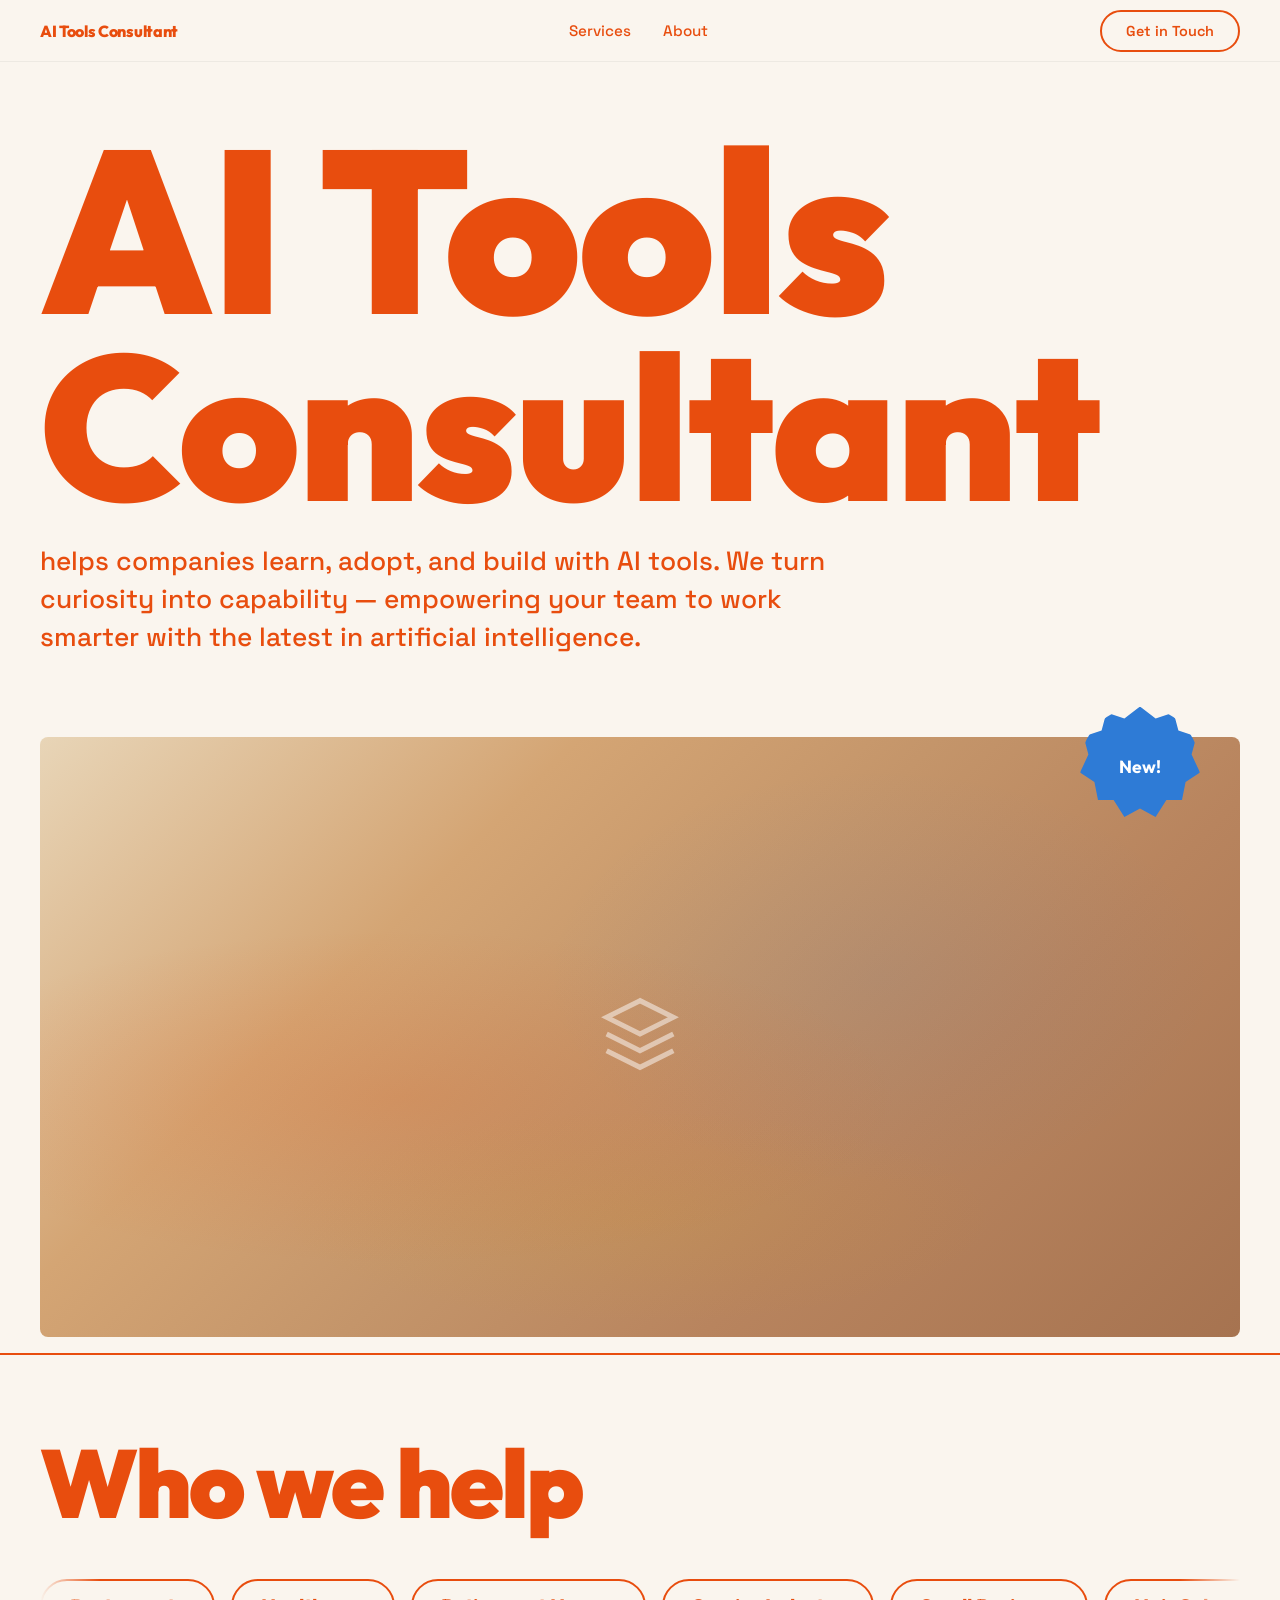
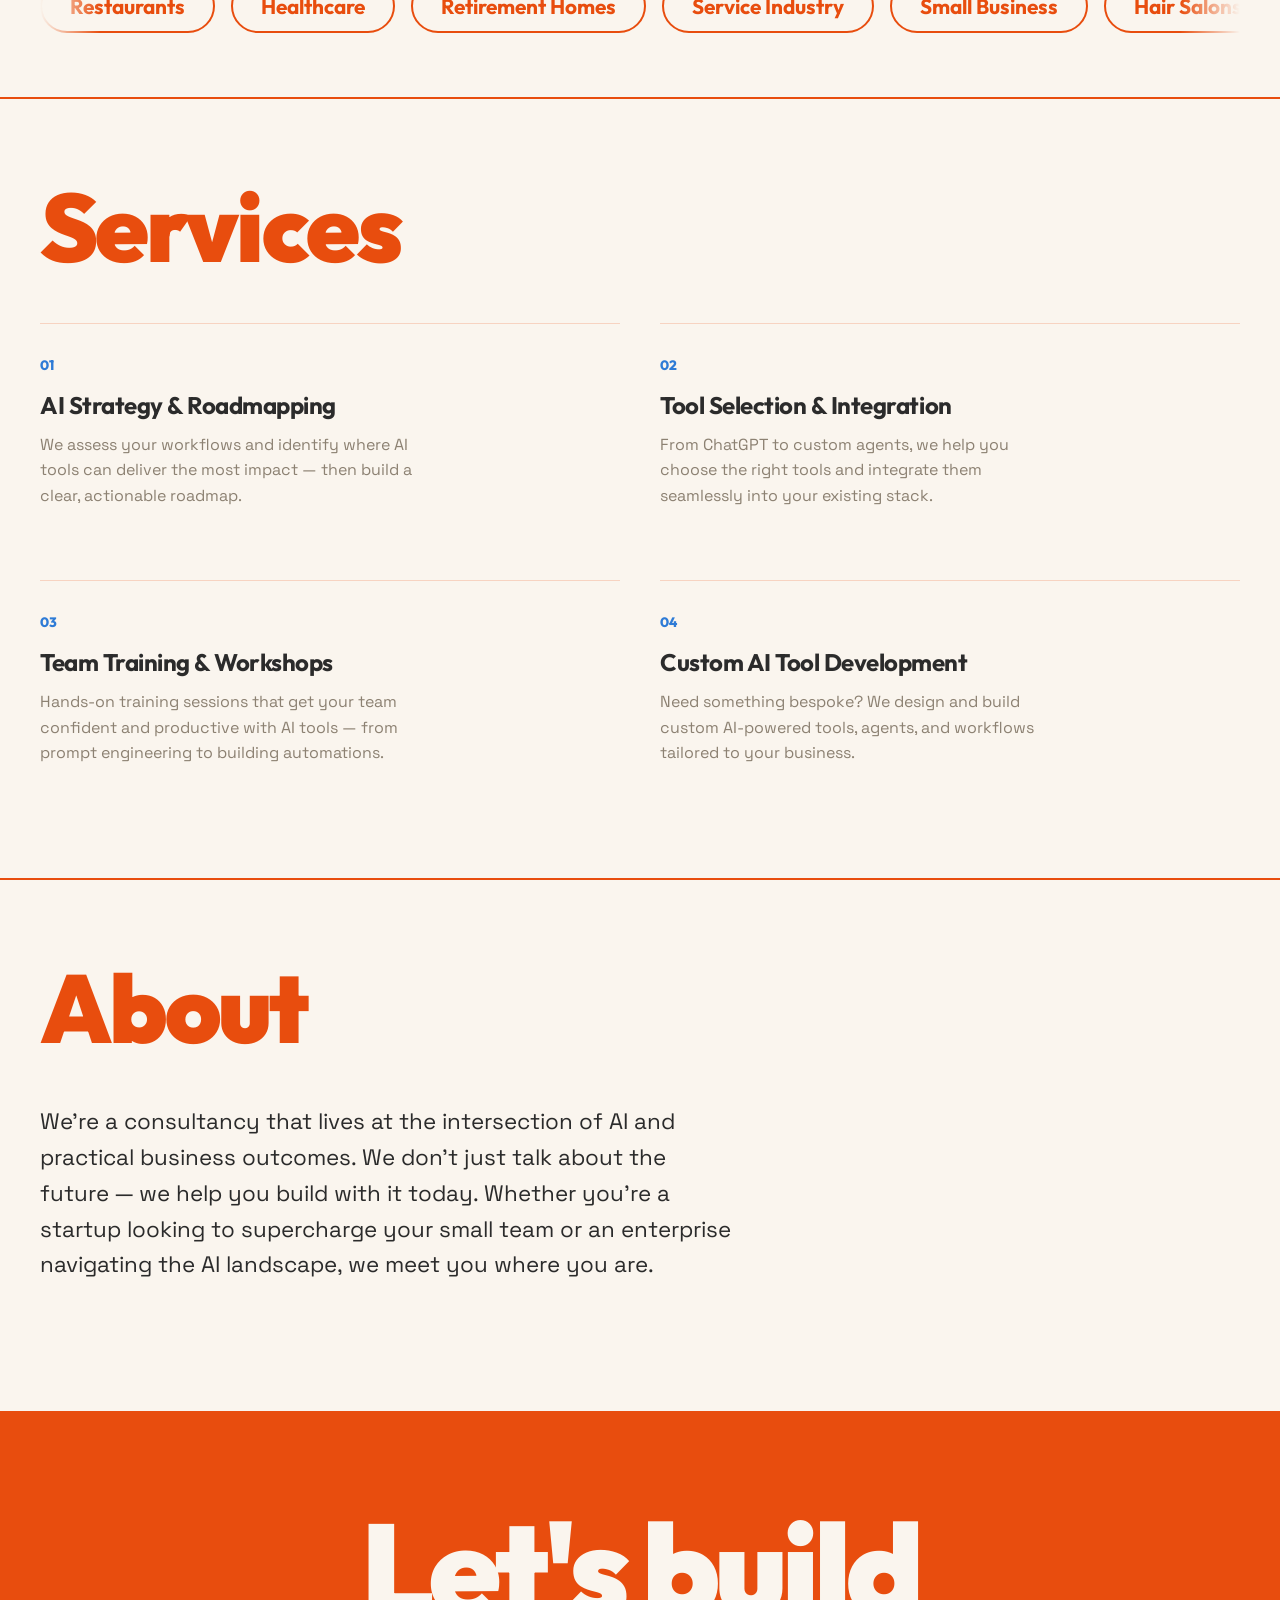
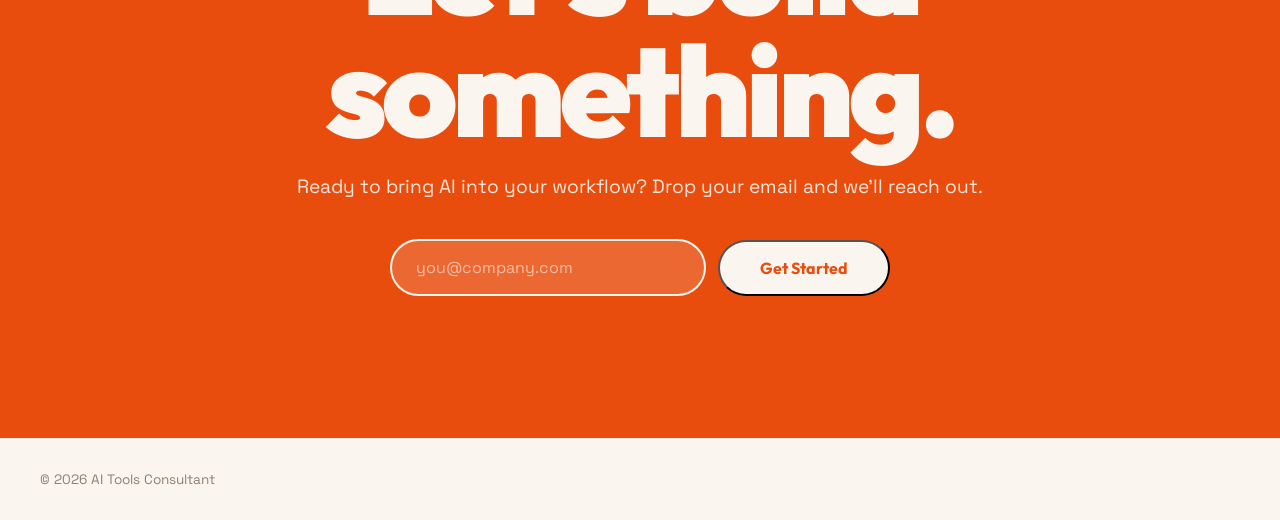
==== commit 3d5025eb: "Remove ellipsis from headline and remove Recent Work section Co-Authored-By: Claude Opus 4.6 <norepl" ====
--- a/index.html
+++ b/index.html
@@ -16,7 +16,6 @@
     <div class="nav-logo">AI Tools Consultant</div>
     <div class="nav-links">
       <a href="#services">Services</a>
-      <a href="#work">Work</a>
       <a href="#about">About</a>
     </div>
     <div class="nav-actions">
@@ -33,7 +32,7 @@
   <section class="hero">
     <h1 class="hero-title">
       <span class="title-line">AI Tools</span>
-      <span class="title-line">Consultant...</span>
+      <span class="title-line">Consultant</span>
     </h1>
     <p class="hero-subtitle">
       helps companies learn, adopt, and build with AI tools.
@@ -127,52 +126,6 @@
     </div>
   </section>
 
-  <!-- Work / Case Studies -->
-  <section class="work" id="work">
-    <h2 class="section-title">Recent Work</h2>
-    <div class="work-list">
-      <a href="#" class="work-item">
-        <div class="work-item-left">
-          <span class="work-year">2026</span>
-          <span class="work-name">Enterprise AI Adoption Program</span>
-        </div>
-        <div class="work-item-right">
-          <span class="work-tag">Strategy</span>
-          <span class="work-arrow">&rarr;</span>
-        </div>
-      </a>
-      <a href="#" class="work-item">
-        <div class="work-item-left">
-          <span class="work-year">2026</span>
-          <span class="work-name">AI-Powered Customer Support Pipeline</span>
-        </div>
-        <div class="work-item-right">
-          <span class="work-tag">Development</span>
-          <span class="work-arrow">&rarr;</span>
-        </div>
-      </a>
-      <a href="#" class="work-item">
-        <div class="work-item-left">
-          <span class="work-year">2025</span>
-          <span class="work-name">Prompt Engineering Workshop Series</span>
-        </div>
-        <div class="work-item-right">
-          <span class="work-tag">Training</span>
-          <span class="work-arrow">&rarr;</span>
-        </div>
-      </a>
-      <a href="#" class="work-item">
-        <div class="work-item-left">
-          <span class="work-year">2025</span>
-          <span class="work-name">Internal Knowledge Base Agent</span>
-        </div>
-        <div class="work-item-right">
-          <span class="work-tag">Development</span>
-          <span class="work-arrow">&rarr;</span>
-        </div>
-      </a>
-    </div>
-  </section>
 
   <!-- About Section -->
   <section class="about" id="about">
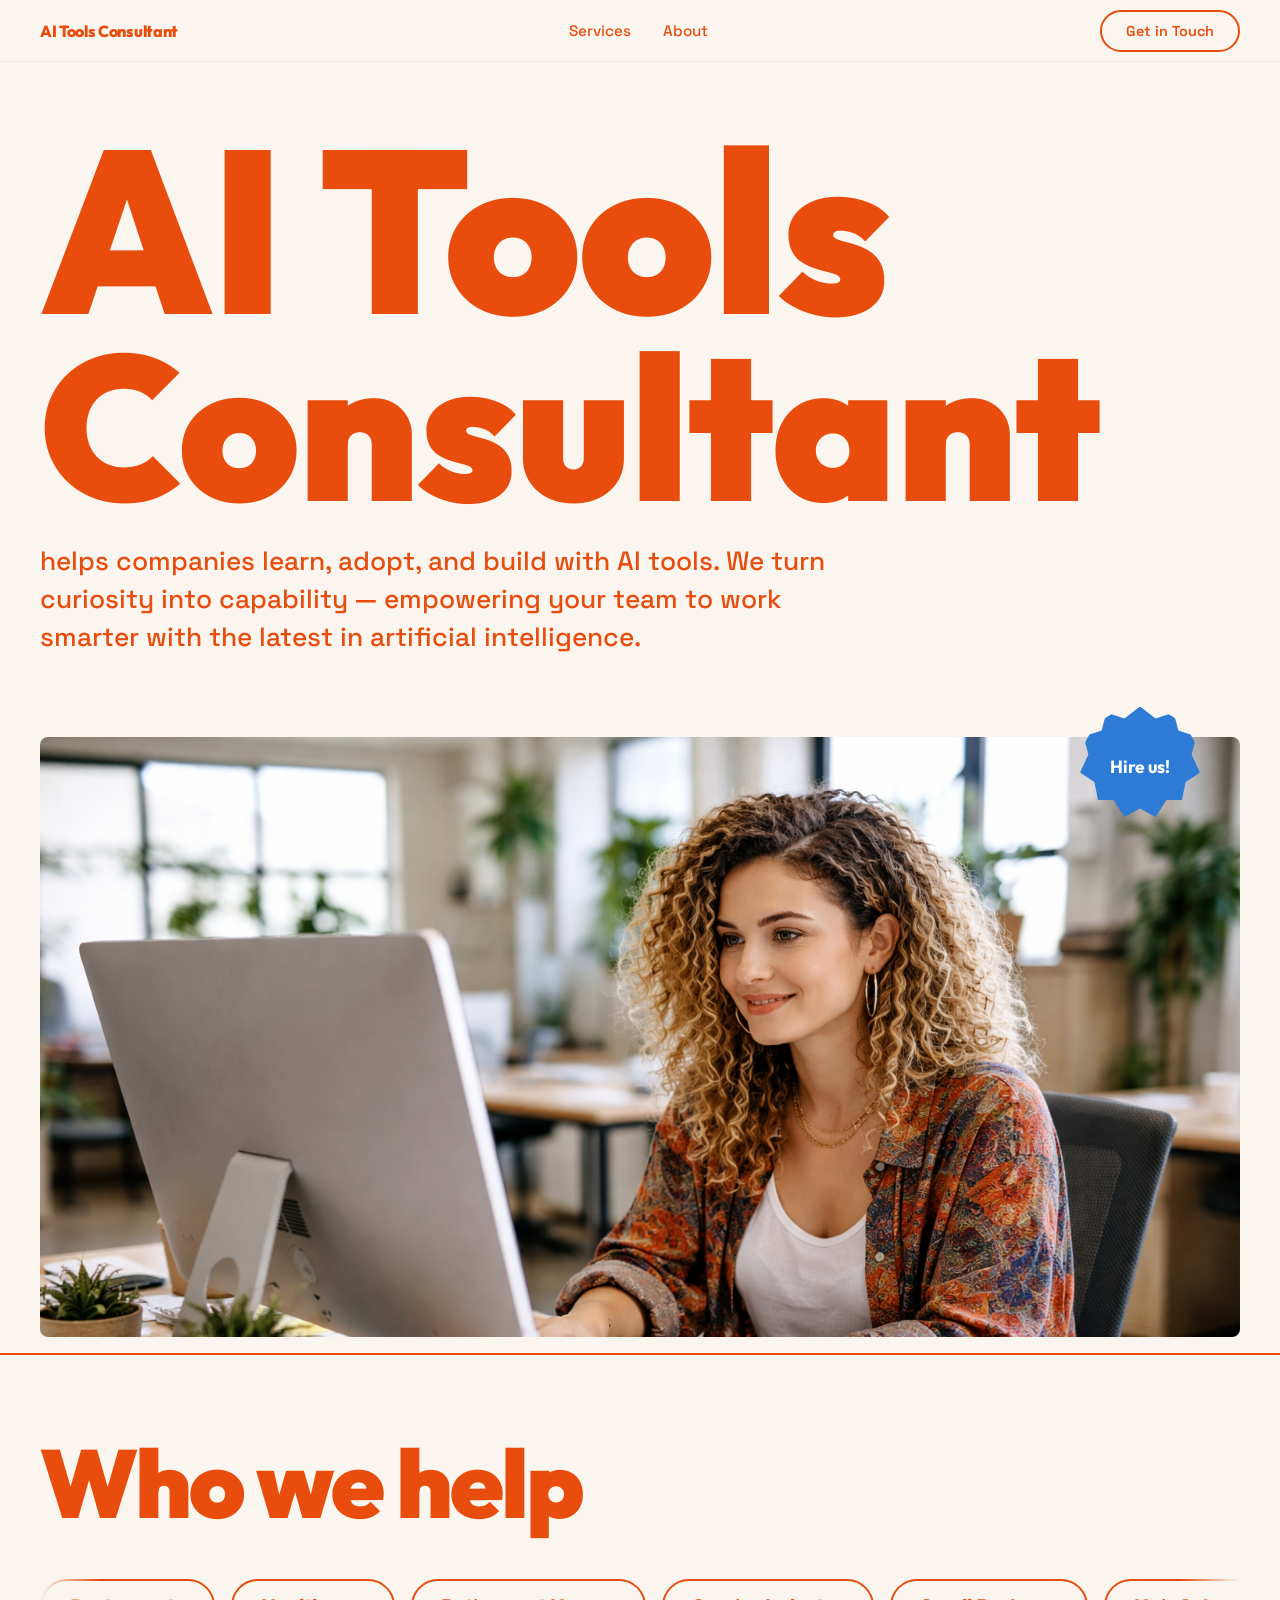
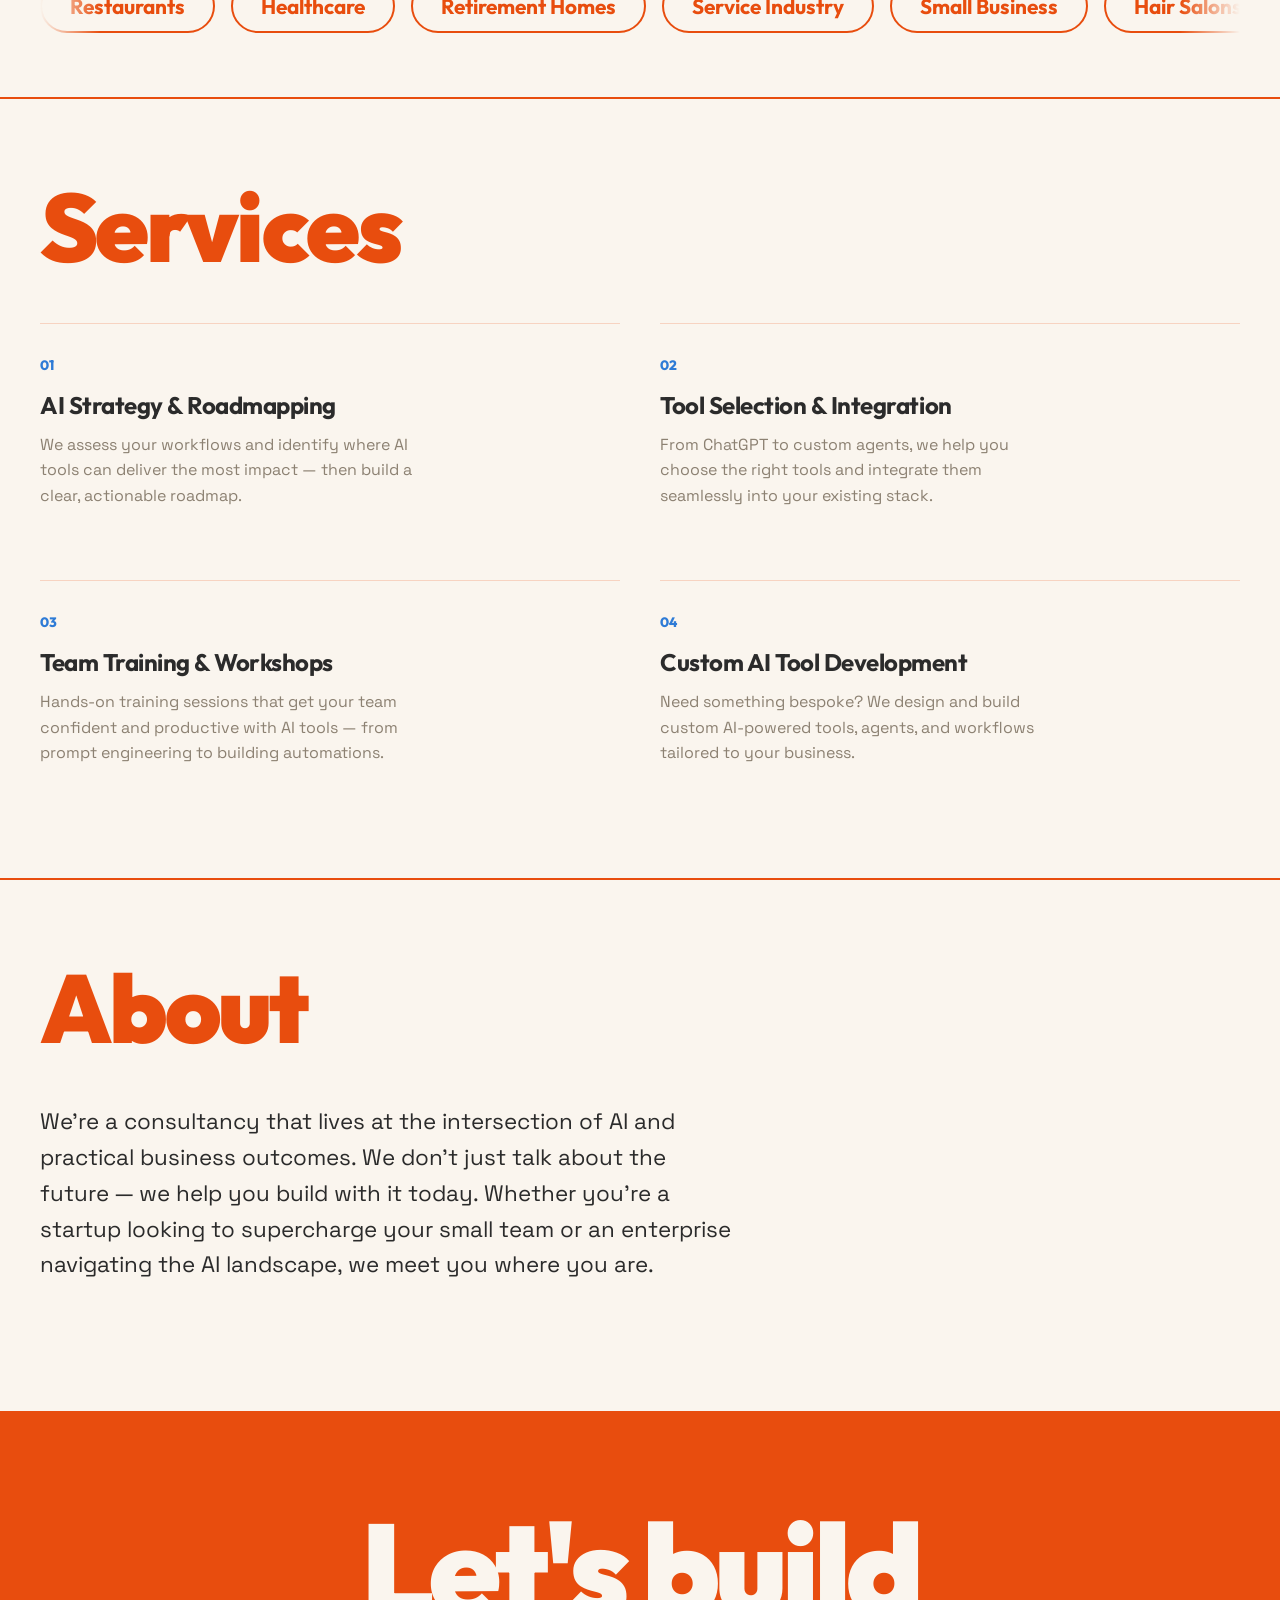
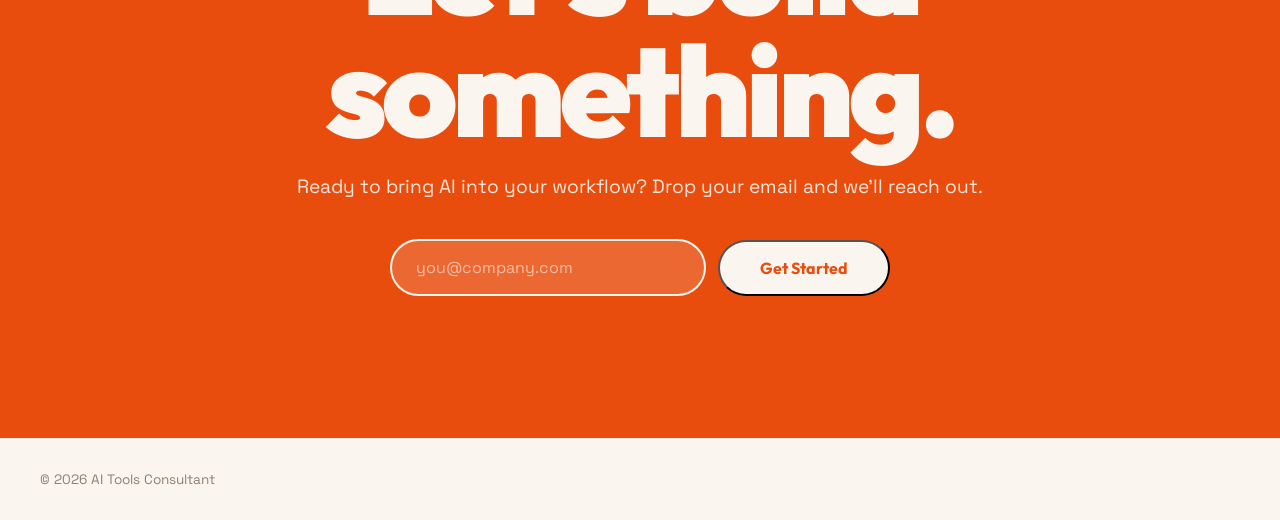
==== commit de0b2174: "Change badge to "Hire us!" and add hero image Co-Authored-By: Claude Opus 4.6 <noreply@anthropic.com" ====
--- a/index.html
+++ b/index.html
@@ -44,15 +44,11 @@
   <!-- Featured Project -->
   <section class="featured">
     <div class="featured-image">
-      <div class="image-placeholder hero-img">
-        <div class="placeholder-icon">
-          <svg width="80" height="80" viewBox="0 0 24 24" fill="none" stroke="currentColor" stroke-width="1.5">
-            <path d="M12 2L2 7l10 5 10-5-10-5zM2 17l10 5 10-5M2 12l10 5 10-5"/>
-          </svg>
-        </div>
+      <div class="hero-img">
+        <img src="hero.png" alt="AI Tools Consultant at work" class="hero-photo">
       </div>
       <div class="badge badge-blue">
-        <span>New!</span>
+        <span>Hire us!</span>
       </div>
     </div>
   </section>
--- a/styles.css
+++ b/styles.css
@@ -165,17 +165,16 @@
 .hero-img {
   width: 100%;
   height: clamp(300px, 50vw, 600px);
-  background: linear-gradient(135deg, #E8D5B7 0%, #D4A574 30%, #C4956A 50%, #B8845E 70%, #A67350 100%);
-}
-
-.hero-img::before {
-  content: '';
-  position: absolute;
-  inset: 0;
-  background:
-    radial-gradient(ellipse 60% 40% at 30% 60%, rgba(232, 77, 14, 0.15) 0%, transparent 70%),
-    radial-gradient(ellipse 40% 50% at 70% 40%, rgba(46, 123, 214, 0.08) 0%, transparent 70%),
-    radial-gradient(ellipse 50% 30% at 50% 80%, rgba(212, 160, 32, 0.12) 0%, transparent 60%);
+  border-radius: 8px;
+  overflow: hidden;
+}
+
+.hero-photo {
+  width: 100%;
+  height: 100%;
+  object-fit: cover;
+  object-position: center top;
+  display: block;
 }
 
 .placeholder-icon {
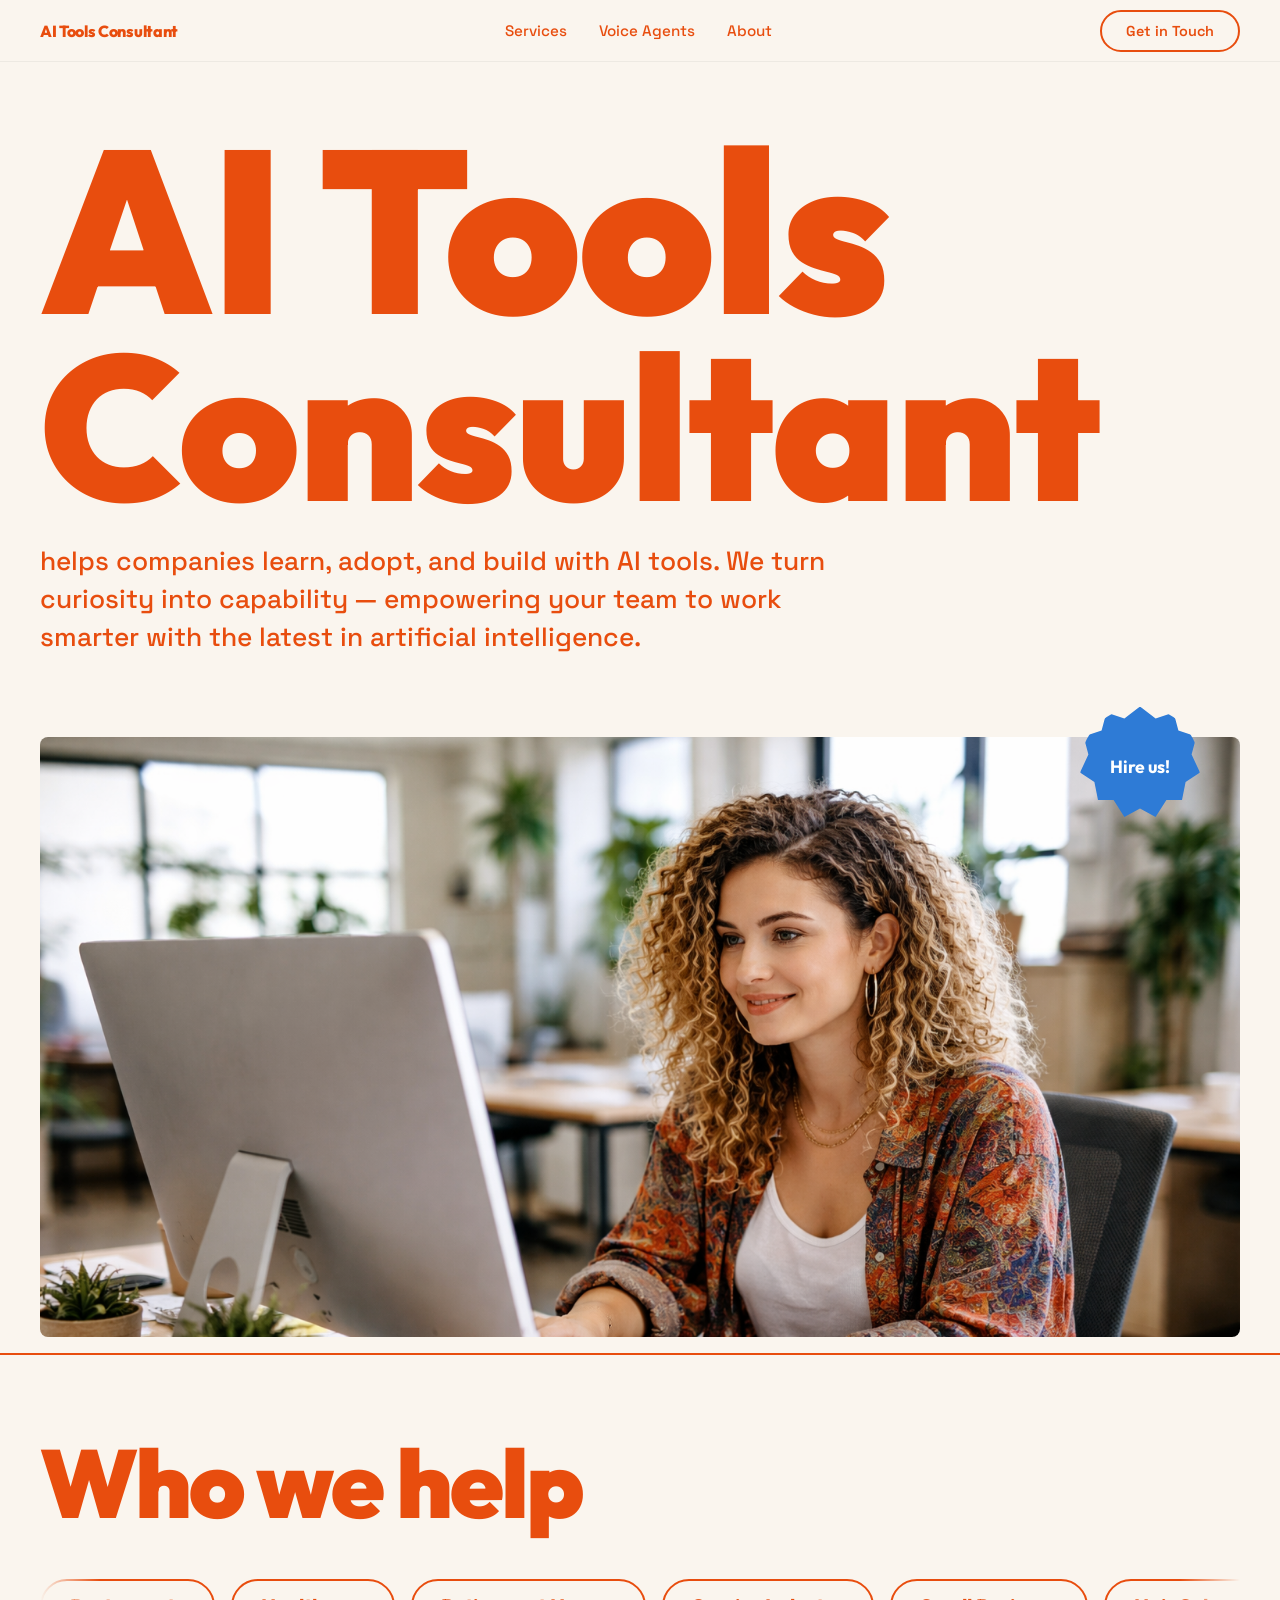
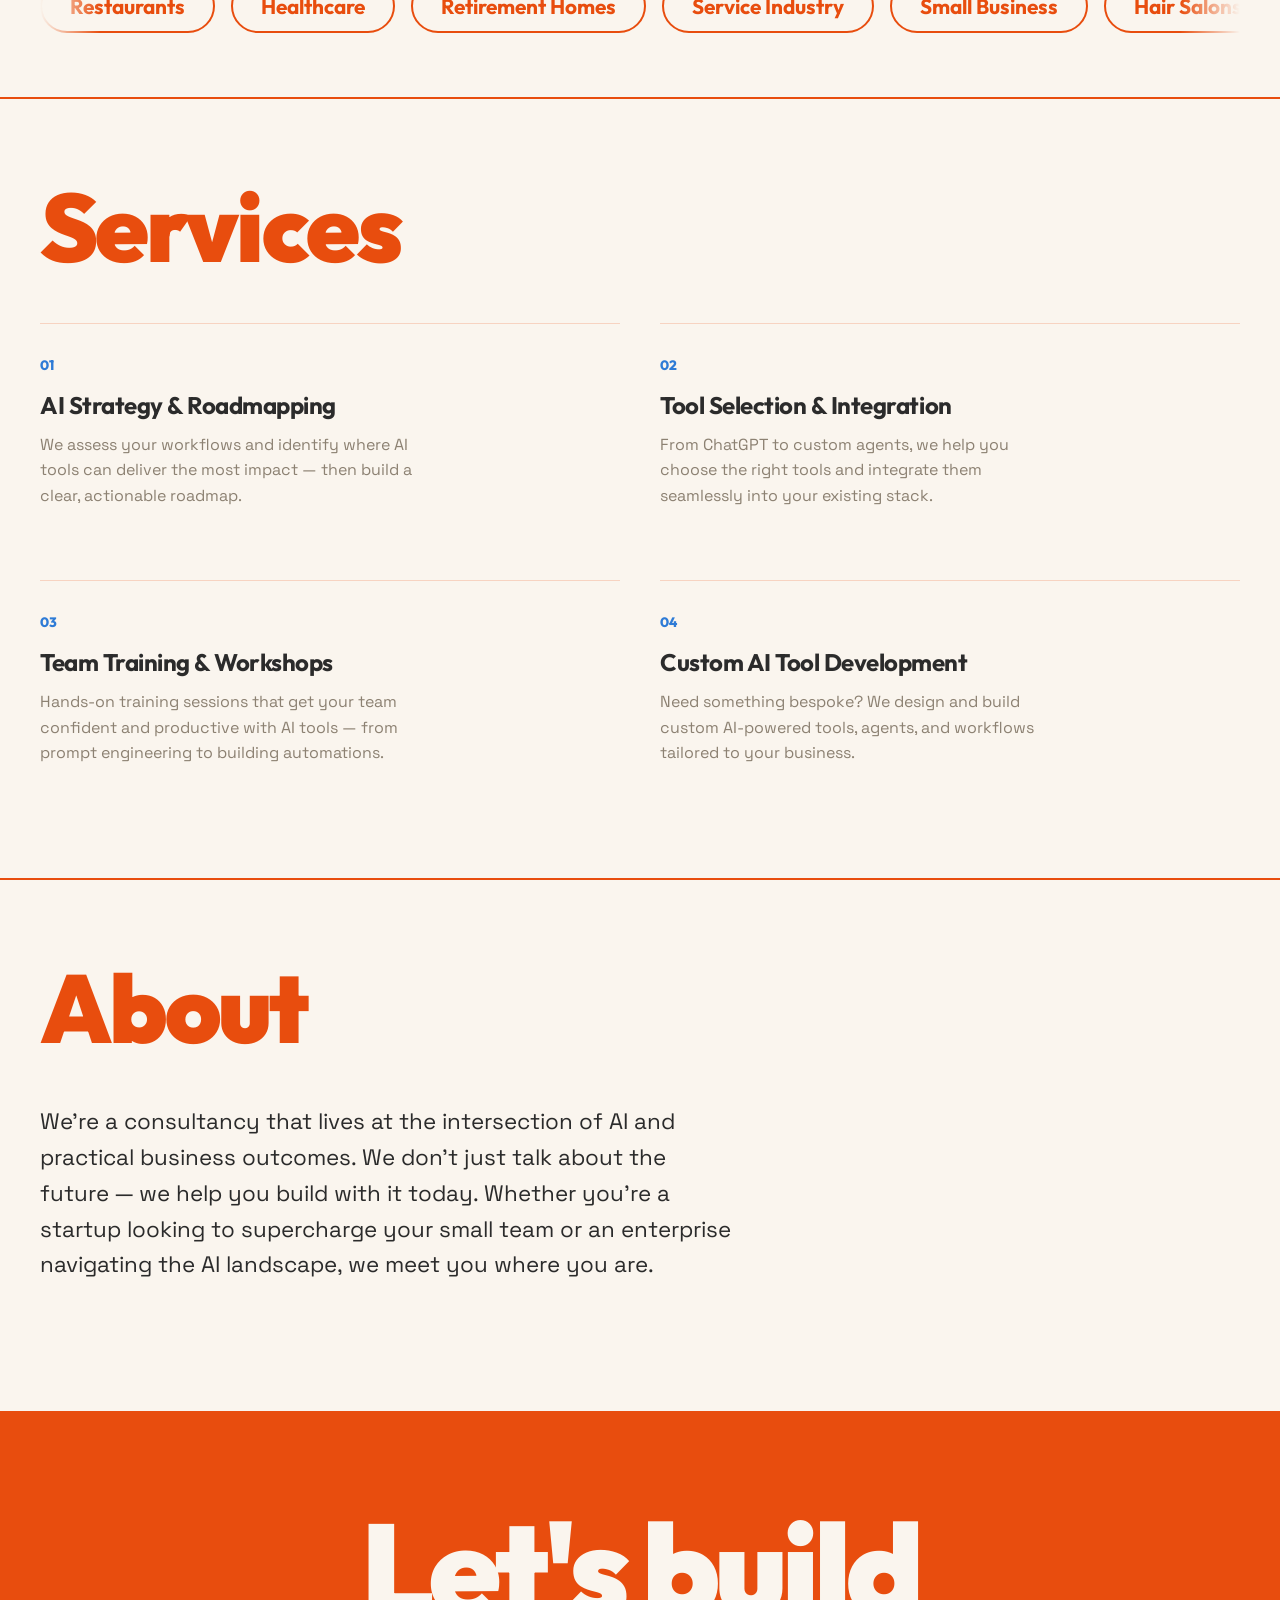
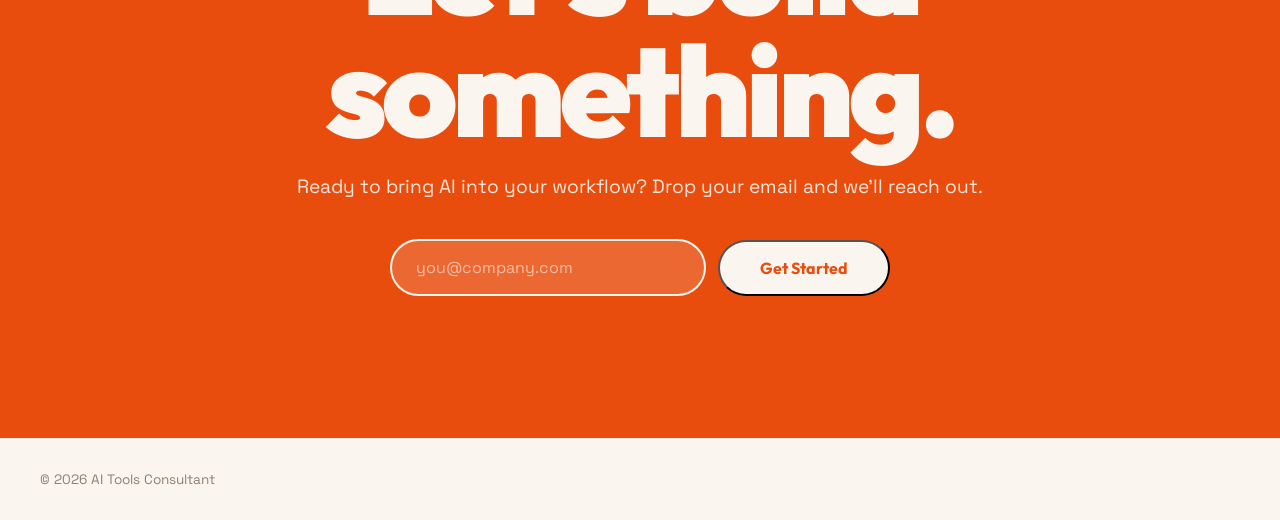
==== commit 3c998b9f: "Add Voice & Text AI service page New dedicated page for AI voice and texting agent service with capa" ====
--- a/index.html
+++ b/index.html
@@ -8,6 +8,15 @@
   <link rel="preconnect" href="https://fonts.gstatic.com" crossorigin>
   <link href="https://fonts.googleapis.com/css2?family=Space+Grotesk:wght@400;500;600;700&family=Outfit:wght@400;500;600;700;800;900&display=swap" rel="stylesheet">
   <link rel="stylesheet" href="styles.css">
+
+  <!-- Google tag (gtag.js) -->
+  <script async src="https://www.googletagmanager.com/gtag/js?id=G-C2WQRBFSGK"></script>
+  <script>
+    window.dataLayer = window.dataLayer || [];
+    function gtag(){dataLayer.push(arguments);}
+    gtag('js', new Date());
+    gtag('config', 'G-C2WQRBFSGK');
+  </script>
 </head>
 <body>
 
@@ -16,6 +25,7 @@
     <div class="nav-logo">AI Tools Consultant</div>
     <div class="nav-links">
       <a href="#services">Services</a>
+      <a href="voice-agents.html">Voice Agents</a>
       <a href="#about">About</a>
     </div>
     <div class="nav-actions">
--- a/styles.css
+++ b/styles.css
@@ -112,6 +112,42 @@
   padding: 4rem 2.5rem 2rem;
 }
 
+.eyebrow {
+  font-family: var(--font-display);
+  font-weight: 700;
+  font-size: 0.85rem;
+  letter-spacing: 0.15em;
+  text-transform: uppercase;
+  color: var(--blue);
+  margin-bottom: 1.5rem;
+}
+
+/* ---- Stats strip ---- */
+.stats {
+  display: grid;
+  grid-template-columns: repeat(3, 1fr);
+  gap: 2rem;
+  padding: 3rem 2.5rem 4rem;
+  border-top: 2px solid var(--orange);
+}
+
+.stat-number {
+  font-family: var(--font-display);
+  font-weight: 900;
+  font-size: clamp(3rem, 7vw, 5.5rem);
+  color: var(--orange);
+  line-height: 1;
+  letter-spacing: -0.03em;
+}
+
+.stat-label {
+  font-family: var(--font-body);
+  font-weight: 500;
+  font-size: 1rem;
+  color: var(--charcoal);
+  margin-top: 0.75rem;
+}
+
 .hero-title {
   font-family: var(--font-display);
   font-weight: 900;
@@ -131,6 +167,12 @@
 
 .hero-title .title-line:last-child {
   font-size: clamp(5rem, 16vw, 14rem);
+}
+
+.hero-title--sub .title-line,
+.hero-title--sub .title-line:first-child,
+.hero-title--sub .title-line:last-child {
+  font-size: clamp(4rem, 12vw, 10rem);
 }
 
 .hero-subtitle {
@@ -588,6 +630,13 @@
     padding: 3rem 1.5rem;
   }
 
+  .stats {
+    grid-template-columns: 1fr;
+    gap: 2rem;
+    padding: 2.5rem 1.5rem 3rem;
+    text-align: center;
+  }
+
   .services-grid {
     grid-template-columns: 1fr;
     gap: 1.5rem;
